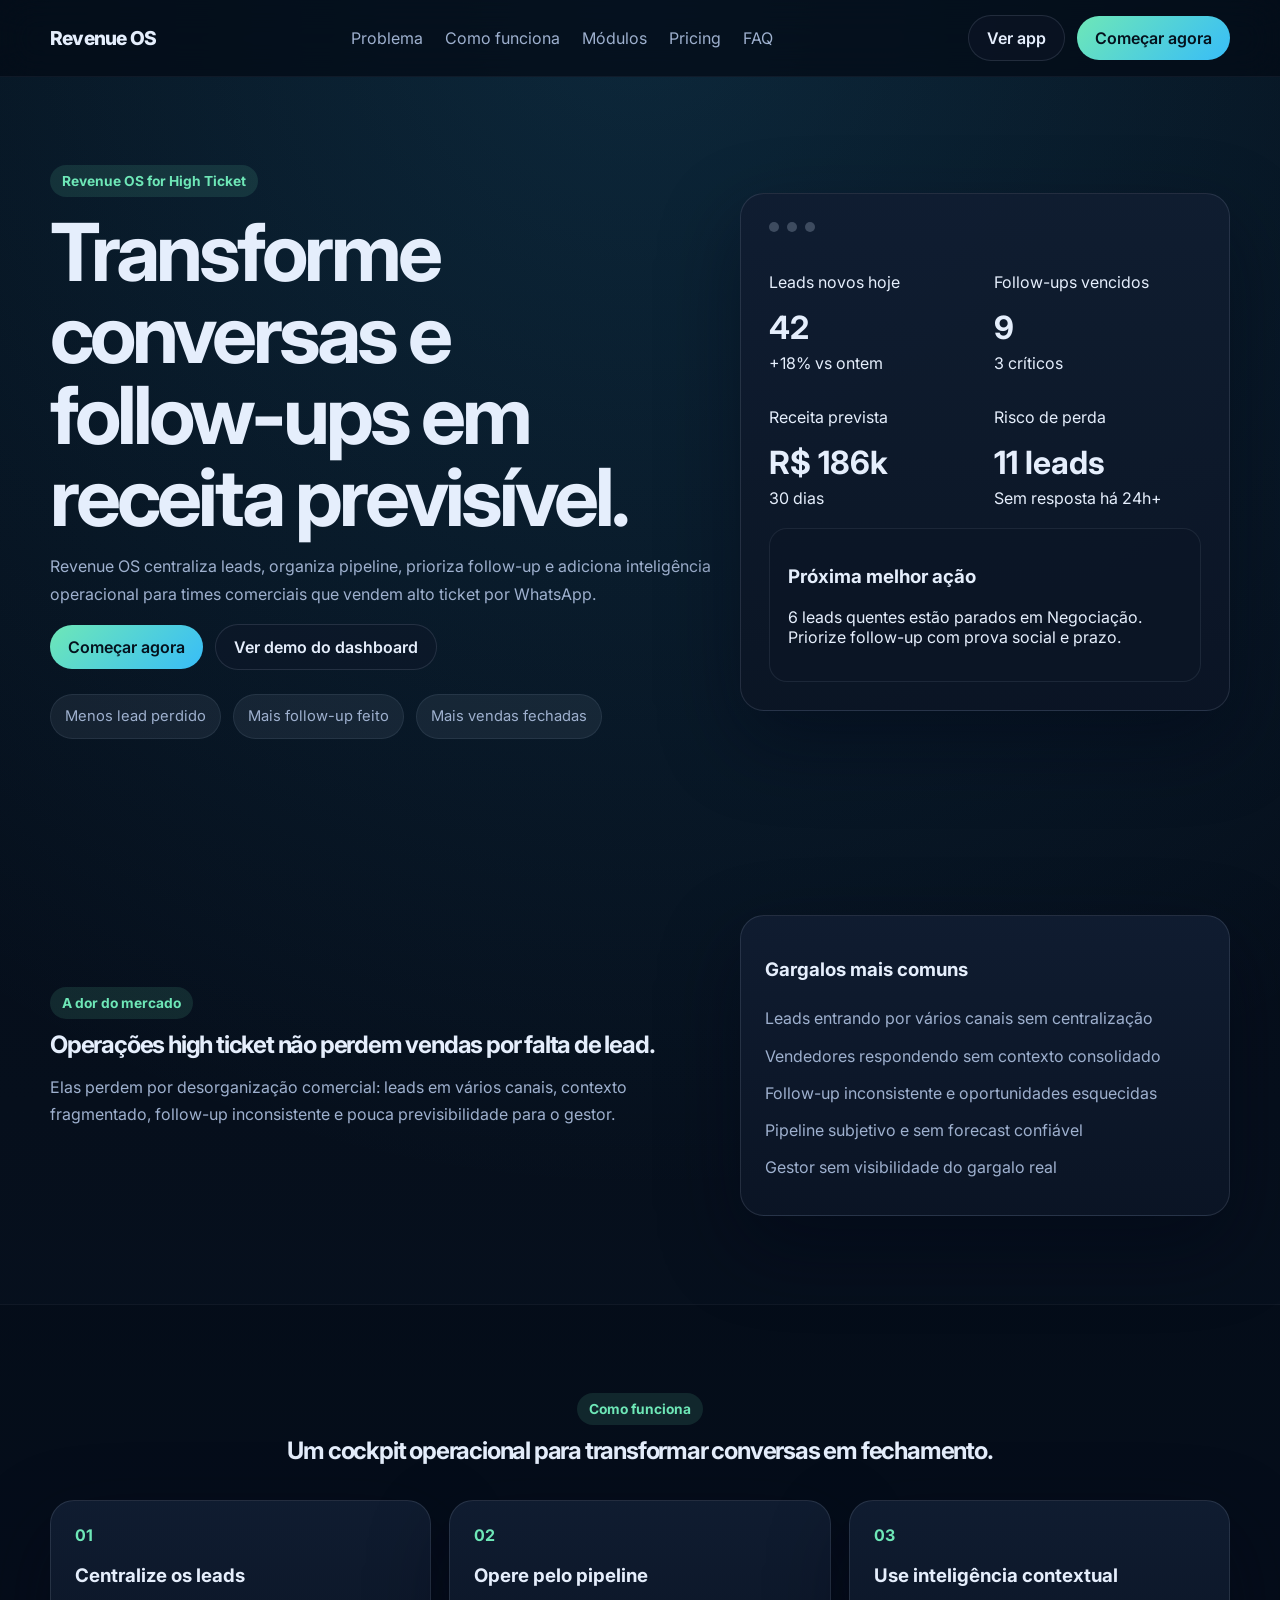
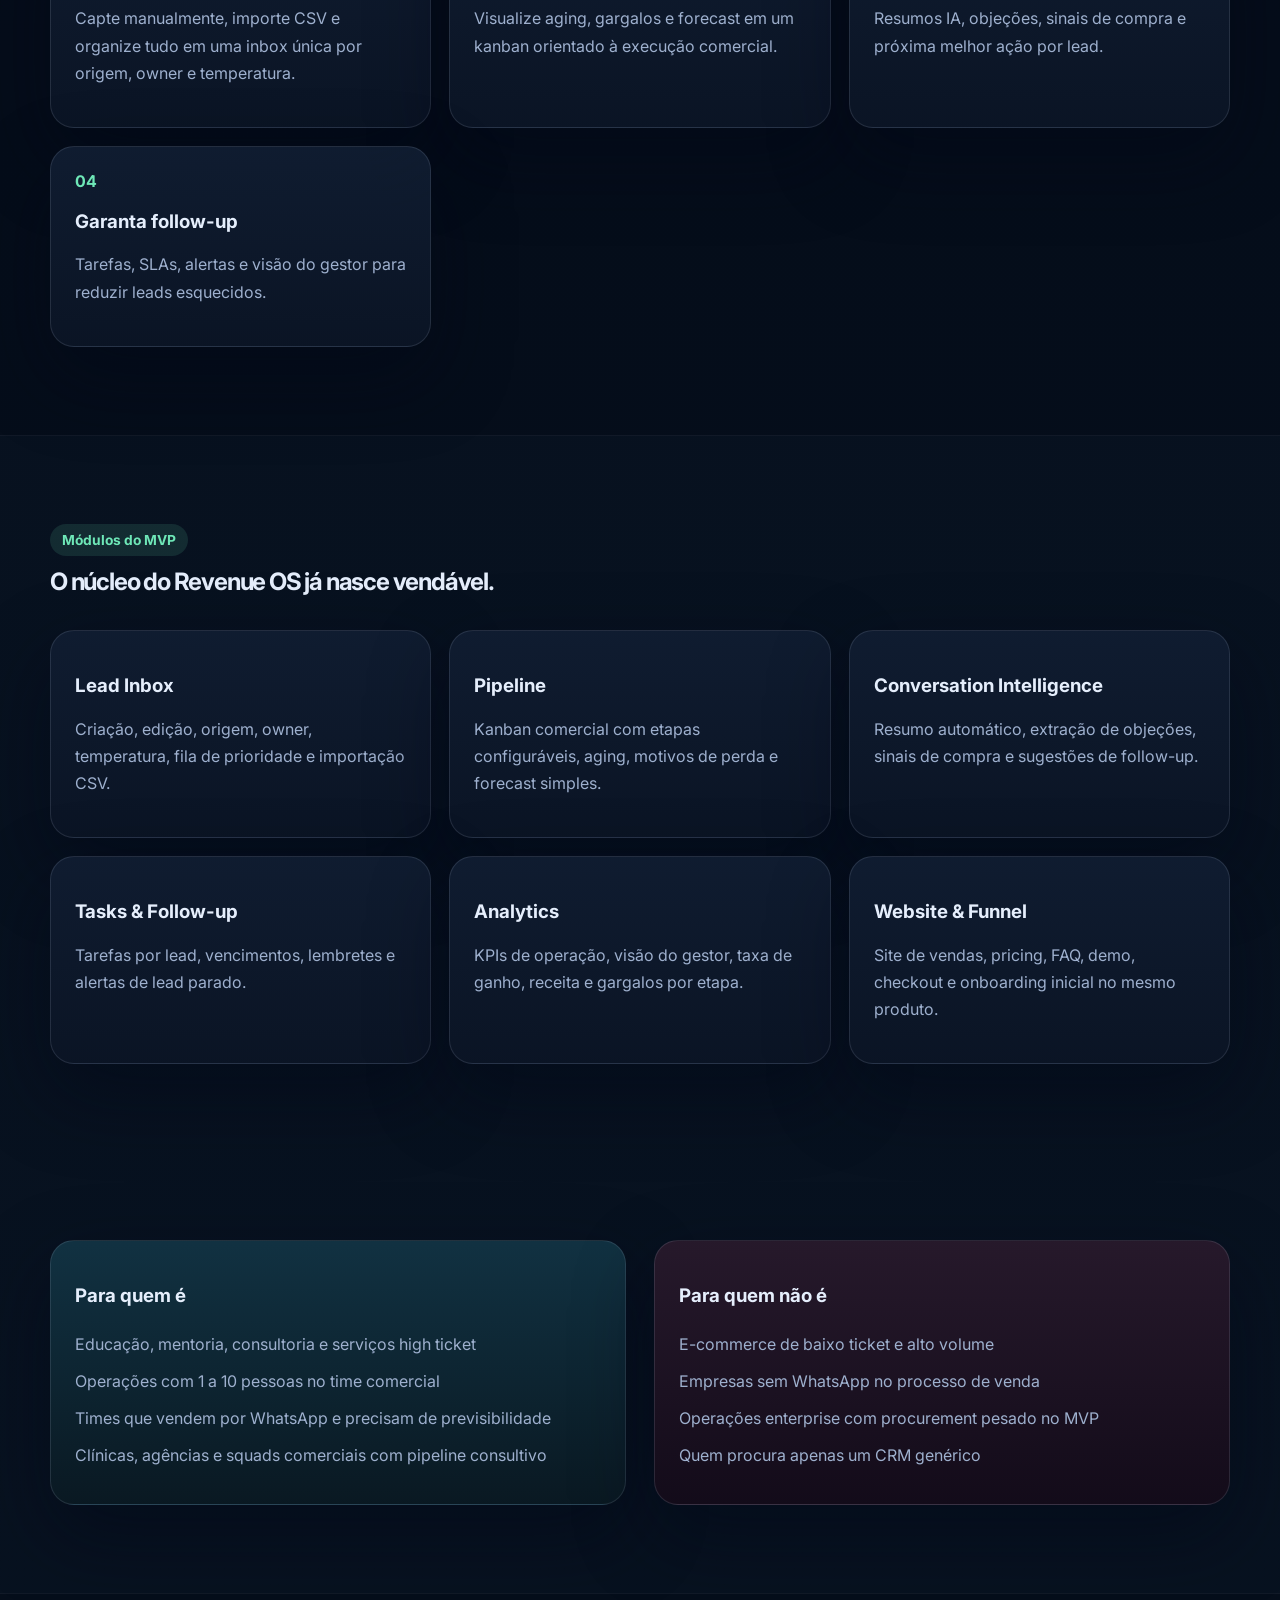
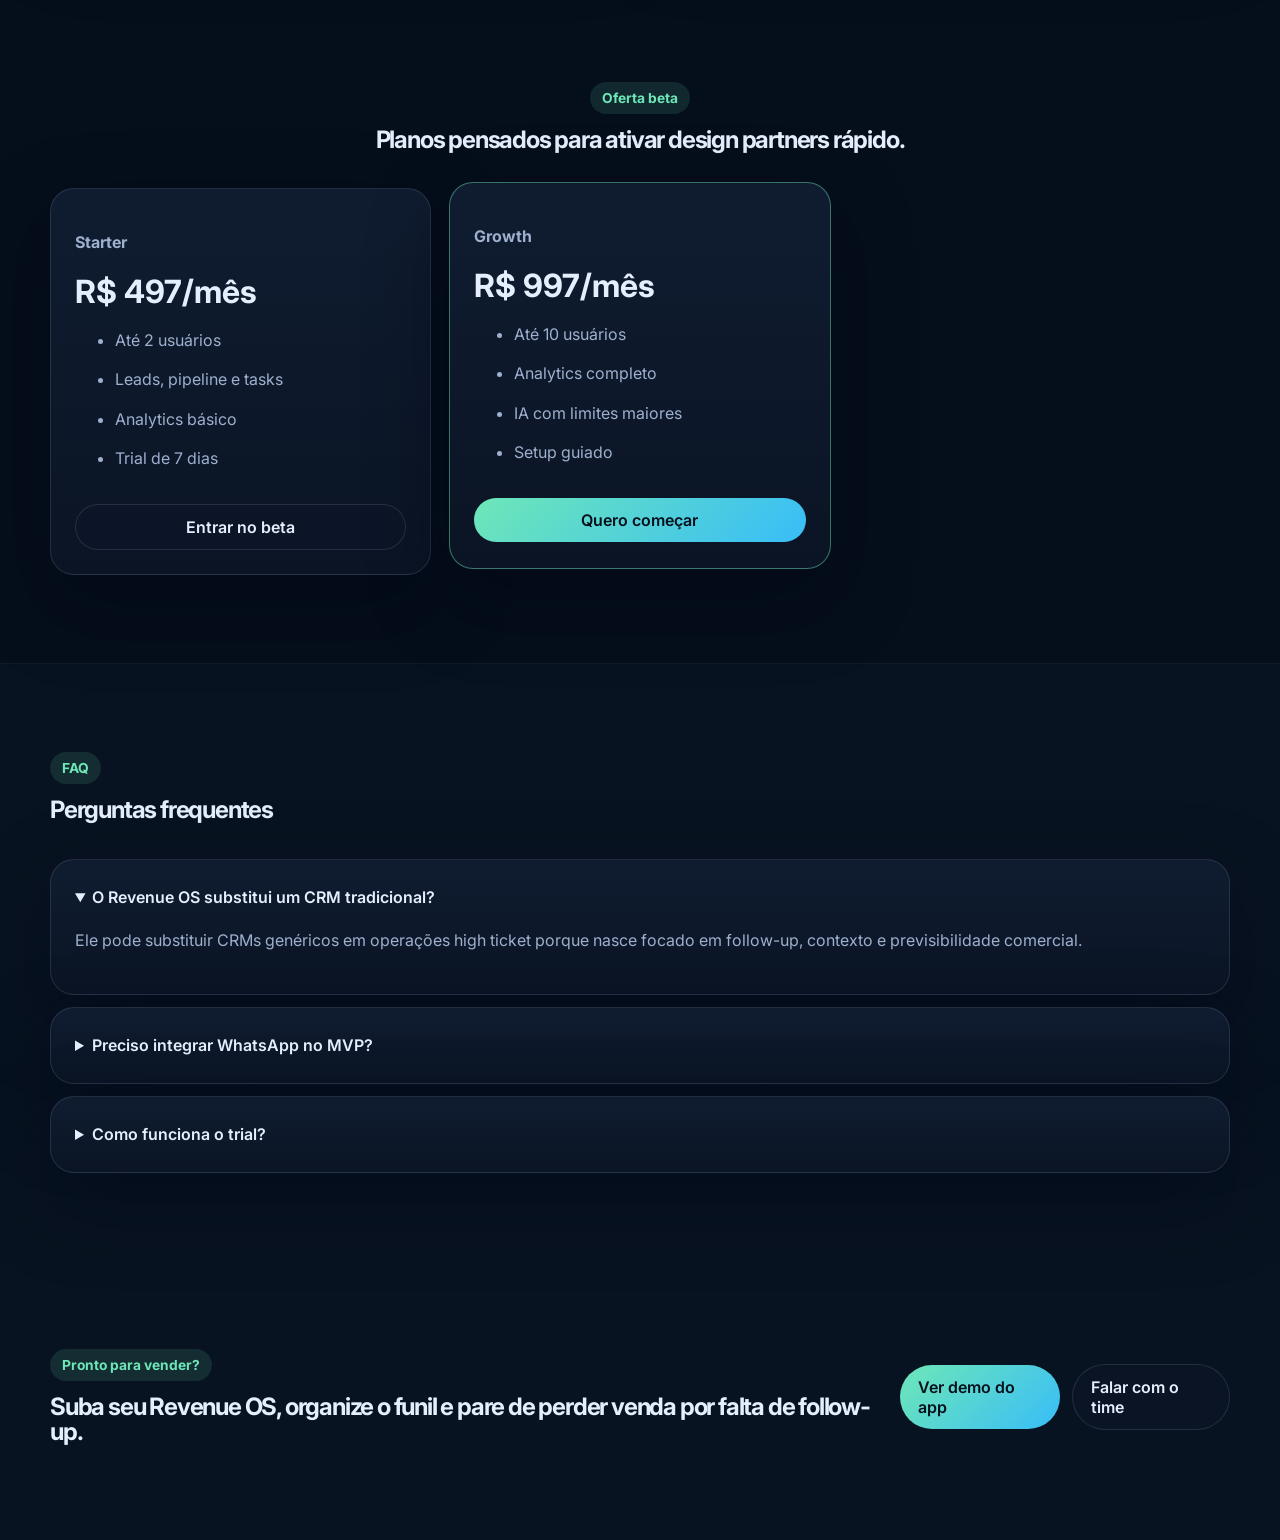
==== index.html @ a8add28b "feat: add revenue os landing page and app shell" ====
<!DOCTYPE html>
<html lang="pt-BR">
  <head>
    <meta charset="UTF-8" />
    <meta name="viewport" content="width=device-width, initial-scale=1.0" />
    <title>Revenue OS | Transforme conversas em receita previsível</title>
    <meta
      name="description"
      content="Revenue OS organiza pipeline, follow-up e contexto comercial para operações high ticket que vendem por WhatsApp."
    />
    <link rel="preconnect" href="https://fonts.googleapis.com" />
    <link rel="preconnect" href="https://fonts.gstatic.com" crossorigin />
    <link
      href="https://fonts.googleapis.com/css2?family=Inter:wght@400;500;600;700;800&display=swap"
      rel="stylesheet"
    />
    <link rel="stylesheet" href="styles.css" />
  </head>
  <body>
    <header class="topbar">
      <div class="container nav-shell">
        <a class="brand" href="#home">Revenue OS</a>
        <nav class="nav-links">
          <a href="#problema">Problema</a>
          <a href="#como-funciona">Como funciona</a>
          <a href="#modulos">Módulos</a>
          <a href="#pricing">Pricing</a>
          <a href="#faq">FAQ</a>
        </nav>
        <div class="nav-actions">
          <a class="link-button" href="app.html">Ver app</a>
          <a class="primary-button" href="#cta-final">Começar agora</a>
        </div>
      </div>
    </header>

    <main id="home">
      <section class="hero-section">
        <div class="container hero-grid">
          <div>
            <span class="eyebrow">Revenue OS for High Ticket</span>
            <h1>Transforme conversas e follow-ups em receita previsível.</h1>
            <p class="hero-copy">
              Revenue OS centraliza leads, organiza pipeline, prioriza follow-up e adiciona inteligência operacional para times comerciais que vendem alto ticket por WhatsApp.
            </p>
            <div class="hero-actions">
              <a class="primary-button" href="#pricing">Começar agora</a>
              <a class="secondary-button" href="app.html">Ver demo do dashboard</a>
            </div>
            <ul class="hero-badges">
              <li>Menos lead perdido</li>
              <li>Mais follow-up feito</li>
              <li>Mais vendas fechadas</li>
            </ul>
          </div>
          <div class="panel preview-card">
            <div class="preview-header">
              <span class="dot"></span>
              <span class="dot"></span>
              <span class="dot"></span>
            </div>
            <div class="metric-grid">
              <article>
                <p>Leads novos hoje</p>
                <strong>42</strong>
                <span>+18% vs ontem</span>
              </article>
              <article>
                <p>Follow-ups vencidos</p>
                <strong>9</strong>
                <span>3 críticos</span>
              </article>
              <article>
                <p>Receita prevista</p>
                <strong>R$ 186k</strong>
                <span>30 dias</span>
              </article>
              <article>
                <p>Risco de perda</p>
                <strong>11 leads</strong>
                <span>Sem resposta há 24h+</span>
              </article>
            </div>
            <div class="timeline-card">
              <h3>Próxima melhor ação</h3>
              <p>
                6 leads quentes estão parados em Negociação. Priorize follow-up com prova social e prazo.
              </p>
            </div>
          </div>
        </div>
      </section>

      <section class="section" id="problema">
        <div class="container two-column">
          <div>
            <span class="section-tag">A dor do mercado</span>
            <h2>Operações high ticket não perdem vendas por falta de lead.</h2>
            <p>
              Elas perdem por desorganização comercial: leads em vários canais, contexto fragmentado, follow-up inconsistente e pouca previsibilidade para o gestor.
            </p>
          </div>
          <div class="panel list-panel">
            <h3>Gargalos mais comuns</h3>
            <ul>
              <li>Leads entrando por vários canais sem centralização</li>
              <li>Vendedores respondendo sem contexto consolidado</li>
              <li>Follow-up inconsistente e oportunidades esquecidas</li>
              <li>Pipeline subjetivo e sem forecast confiável</li>
              <li>Gestor sem visibilidade do gargalo real</li>
            </ul>
          </div>
        </div>
      </section>

      <section class="section dark-section" id="como-funciona">
        <div class="container">
          <div class="section-heading">
            <span class="section-tag">Como funciona</span>
            <h2>Um cockpit operacional para transformar conversas em fechamento.</h2>
          </div>
          <div class="steps-grid">
            <article class="panel step-card">
              <span>01</span>
              <h3>Centralize os leads</h3>
              <p>Capte manualmente, importe CSV e organize tudo em uma inbox única por origem, owner e temperatura.</p>
            </article>
            <article class="panel step-card">
              <span>02</span>
              <h3>Opere pelo pipeline</h3>
              <p>Visualize aging, gargalos e forecast em um kanban orientado à execução comercial.</p>
            </article>
            <article class="panel step-card">
              <span>03</span>
              <h3>Use inteligência contextual</h3>
              <p>Resumos IA, objeções, sinais de compra e próxima melhor ação por lead.</p>
            </article>
            <article class="panel step-card">
              <span>04</span>
              <h3>Garanta follow-up</h3>
              <p>Tarefas, SLAs, alertas e visão do gestor para reduzir leads esquecidos.</p>
            </article>
          </div>
        </div>
      </section>

      <section class="section" id="modulos">
        <div class="container">
          <div class="section-heading left">
            <span class="section-tag">Módulos do MVP</span>
            <h2>O núcleo do Revenue OS já nasce vendável.</h2>
          </div>
          <div class="feature-grid">
            <article class="panel feature-card">
              <h3>Lead Inbox</h3>
              <p>Criação, edição, origem, owner, temperatura, fila de prioridade e importação CSV.</p>
            </article>
            <article class="panel feature-card">
              <h3>Pipeline</h3>
              <p>Kanban comercial com etapas configuráveis, aging, motivos de perda e forecast simples.</p>
            </article>
            <article class="panel feature-card">
              <h3>Conversation Intelligence</h3>
              <p>Resumo automático, extração de objeções, sinais de compra e sugestões de follow-up.</p>
            </article>
            <article class="panel feature-card">
              <h3>Tasks & Follow-up</h3>
              <p>Tarefas por lead, vencimentos, lembretes e alertas de lead parado.</p>
            </article>
            <article class="panel feature-card">
              <h3>Analytics</h3>
              <p>KPIs de operação, visão do gestor, taxa de ganho, receita e gargalos por etapa.</p>
            </article>
            <article class="panel feature-card">
              <h3>Website & Funnel</h3>
              <p>Site de vendas, pricing, FAQ, demo, checkout e onboarding inicial no mesmo produto.</p>
            </article>
          </div>
        </div>
      </section>

      <section class="section" id="personas">
        <div class="container split-panels">
          <article class="panel list-panel accent">
            <h3>Para quem é</h3>
            <ul>
              <li>Educação, mentoria, consultoria e serviços high ticket</li>
              <li>Operações com 1 a 10 pessoas no time comercial</li>
              <li>Times que vendem por WhatsApp e precisam de previsibilidade</li>
              <li>Clínicas, agências e squads comerciais com pipeline consultivo</li>
            </ul>
          </article>
          <article class="panel list-panel muted">
            <h3>Para quem não é</h3>
            <ul>
              <li>E-commerce de baixo ticket e alto volume</li>
              <li>Empresas sem WhatsApp no processo de venda</li>
              <li>Operações enterprise com procurement pesado no MVP</li>
              <li>Quem procura apenas um CRM genérico</li>
            </ul>
          </article>
        </div>
      </section>

      <section class="section dark-section" id="pricing">
        <div class="container">
          <div class="section-heading">
            <span class="section-tag">Oferta beta</span>
            <h2>Planos pensados para ativar design partners rápido.</h2>
          </div>
          <div class="pricing-grid">
            <article class="panel price-card">
              <p class="plan-name">Starter</p>
              <h3>R$ 497<span>/mês</span></h3>
              <ul>
                <li>Até 2 usuários</li>
                <li>Leads, pipeline e tasks</li>
                <li>Analytics básico</li>
                <li>Trial de 7 dias</li>
              </ul>
              <a class="secondary-button block" href="#cta-final">Entrar no beta</a>
            </article>
            <article class="panel price-card featured">
              <p class="plan-name">Growth</p>
              <h3>R$ 997<span>/mês</span></h3>
              <ul>
                <li>Até 10 usuários</li>
                <li>Analytics completo</li>
                <li>IA com limites maiores</li>
                <li>Setup guiado</li>
              </ul>
              <a class="primary-button block" href="#cta-final">Quero começar</a>
            </article>
          </div>
        </div>
      </section>

      <section class="section" id="faq">
        <div class="container">
          <div class="section-heading left">
            <span class="section-tag">FAQ</span>
            <h2>Perguntas frequentes</h2>
          </div>
          <div class="faq-list">
            <details class="panel faq-item" open>
              <summary>O Revenue OS substitui um CRM tradicional?</summary>
              <p>Ele pode substituir CRMs genéricos em operações high ticket porque nasce focado em follow-up, contexto e previsibilidade comercial.</p>
            </details>
            <details class="panel faq-item">
              <summary>Preciso integrar WhatsApp no MVP?</summary>
              <p>Não. O MVP já funciona com inputs manuais e importados. Integração nativa pode entrar como evolução futura.</p>
            </details>
            <details class="panel faq-item">
              <summary>Como funciona o trial?</summary>
              <p>Trial padrão de 7 dias com onboarding guiado, ativação de workspace e configuração inicial do pipeline.</p>
            </details>
          </div>
        </div>
      </section>

      <section class="section cta-strip" id="cta-final">
        <div class="container cta-shell">
          <div>
            <span class="section-tag">Pronto para vender?</span>
            <h2>Suba seu Revenue OS, organize o funil e pare de perder venda por falta de follow-up.</h2>
          </div>
          <div class="cta-actions">
            <a class="primary-button" href="app.html">Ver demo do app</a>
            <a class="secondary-button" href="mailto:founders@revenueos.app">Falar com o time</a>
          </div>
        </div>
      </section>
    </main>
  </body>
</html>
---- styles.css ----
:root {
  --bg: #07111f;
  --surface: #101d31;
  --surface-2: #16253d;
  --border: rgba(148, 163, 184, 0.18);
  --text: #e5eefc;
  --muted: #9eb0ce;
  --primary: #6ee7b7;
  --primary-dark: #38bdf8;
  --danger: #fb7185;
  --success: #34d399;
  --warning: #fbbf24;
  --shadow: 0 30px 80px rgba(2, 6, 23, 0.45);
}

* {
  box-sizing: border-box;
}

html {
  scroll-behavior: smooth;
}

body {
  margin: 0;
  font-family: 'Inter', sans-serif;
  background:
    radial-gradient(circle at top, rgba(56, 189, 248, 0.16), transparent 25%),
    linear-gradient(180deg, #040b16, #07111f 35%, #081321);
  color: var(--text);
}

a {
  color: inherit;
  text-decoration: none;
}

.container {
  width: min(1180px, calc(100% - 40px));
  margin: 0 auto;
}

.topbar {
  position: sticky;
  top: 0;
  z-index: 20;
  backdrop-filter: blur(18px);
  background: rgba(4, 11, 22, 0.72);
  border-bottom: 1px solid rgba(148, 163, 184, 0.08);
}

.nav-shell,
.nav-actions,
.nav-links,
.hero-actions,
.cta-actions,
.section-row,
.topbar-actions {
  display: flex;
  align-items: center;
}

.nav-shell {
  justify-content: space-between;
  min-height: 76px;
  gap: 24px;
}

.brand {
  font-weight: 800;
  letter-spacing: -0.04em;
  font-size: 1.2rem;
}

.nav-links {
  gap: 22px;
  color: var(--muted);
}

.nav-actions,
.hero-actions,
.cta-actions,
.topbar-actions {
  gap: 12px;
}

.link-button,
.primary-button,
.secondary-button {
  border-radius: 999px;
  padding: 12px 18px;
  font-weight: 600;
  transition: transform 0.2s ease, opacity 0.2s ease, background 0.2s ease;
  display: inline-flex;
  align-items: center;
  justify-content: center;
}

.primary-button {
  background: linear-gradient(135deg, var(--primary), var(--primary-dark));
  color: #04111d;
}

.secondary-button,
.link-button {
  border: 1px solid rgba(148, 163, 184, 0.18);
  background: rgba(15, 23, 42, 0.48);
}

.primary-button:hover,
.secondary-button:hover,
.link-button:hover {
  transform: translateY(-1px);
}

.hero-section,
.section {
  padding: 88px 0;
}

.hero-grid,
.two-column,
.split-panels,
.content-grid {
  display: grid;
  gap: 28px;
}

.hero-grid,
.two-column {
  grid-template-columns: 1.15fr 0.85fr;
  align-items: center;
}

.hero-section h1,
.section h2,
.app-topbar h1 {
  letter-spacing: -0.05em;
  line-height: 1.02;
  margin: 0;
}

.hero-section h1 {
  font-size: clamp(2.8rem, 7vw, 5rem);
  max-width: 12ch;
}

.hero-copy,
.section p,
li,
summary,
blockquote {
  color: var(--muted);
  line-height: 1.7;
}

.eyebrow,
.section-tag {
  display: inline-flex;
  margin-bottom: 14px;
  border-radius: 999px;
  padding: 8px 12px;
  background: rgba(110, 231, 183, 0.12);
  color: var(--primary);
  font-size: 0.86rem;
  font-weight: 700;
}

.hero-badges,
.list-panel ul,
.task-list,
.insight-list,
.summary-card ul {
  list-style: none;
  padding: 0;
  margin: 24px 0 0;
}

.hero-badges {
  display: flex;
  flex-wrap: wrap;
  gap: 12px;
}

.hero-badges li,
.pill,
.temp {
  border-radius: 999px;
  padding: 9px 14px;
  background: rgba(148, 163, 184, 0.1);
  border: 1px solid rgba(148, 163, 184, 0.12);
  font-size: 0.92rem;
}

.panel {
  background: linear-gradient(180deg, rgba(16, 29, 49, 0.96), rgba(11, 21, 37, 0.96));
  border: 1px solid var(--border);
  border-radius: 24px;
  padding: 24px;
  box-shadow: var(--shadow);
}

.preview-card {
  padding: 28px;
}

.preview-header {
  display: flex;
  gap: 8px;
  margin-bottom: 24px;
}

.dot {
  width: 10px;
  height: 10px;
  border-radius: 50%;
  background: rgba(148, 163, 184, 0.35);
}

.metric-grid,
.feature-grid,
.steps-grid,
.kpi-grid,
.pricing-grid {
  display: grid;
  gap: 18px;
}

.metric-grid,
.kpi-grid {
  grid-template-columns: repeat(2, minmax(0, 1fr));
}

.feature-grid,
.steps-grid,
.pricing-grid {
  grid-template-columns: repeat(3, minmax(0, 1fr));
}

.metric-grid article strong,
.kpi-grid strong,
.price-card h3 {
  display: block;
  font-size: 2rem;
  margin: 10px 0 6px;
}

.timeline-card,
.summary-card,
.workspace-card {
  margin-top: 20px;
  padding: 18px;
  border-radius: 18px;
  background: rgba(12, 22, 38, 0.88);
  border: 1px solid rgba(148, 163, 184, 0.12);
}

.dark-section {
  background: rgba(4, 11, 22, 0.45);
  border-top: 1px solid rgba(148, 163, 184, 0.08);
  border-bottom: 1px solid rgba(148, 163, 184, 0.08);
}

.section-heading {
  text-align: center;
  max-width: 760px;
  margin: 0 auto 36px;
}

.section-heading.left {
  margin-left: 0;
  text-align: left;
}

.step-card span,
.plan-name {
  color: var(--primary);
  font-weight: 700;
}

.split-panels,
.content-grid {
  grid-template-columns: repeat(2, minmax(0, 1fr));
}

.accent {
  background: linear-gradient(180deg, rgba(18, 52, 68, 0.95), rgba(10, 26, 35, 0.95));
}

.muted {
  background: linear-gradient(180deg, rgba(40, 26, 44, 0.95), rgba(20, 12, 26, 0.95));
}

.price-card.featured {
  border-color: rgba(110, 231, 183, 0.45);
  transform: translateY(-6px);
}

.price-card ul,
.faq-list,
.sidebar-nav {
  display: grid;
  gap: 12px;
}

.block {
  width: 100%;
  margin-top: 16px;
}

.faq-item summary {
  cursor: pointer;
  font-weight: 600;
  color: var(--text);
}

.cta-strip {
  padding-bottom: 96px;
}

.cta-shell {
  display: flex;
  justify-content: space-between;
  align-items: center;
  gap: 24px;
}

.app-body {
  background: #060d18;
}

.app-layout {
  display: grid;
  grid-template-columns: 280px 1fr;
  min-height: 100vh;
}

.app-sidebar {
  position: sticky;
  top: 0;
  height: 100vh;
  padding: 28px;
  border-right: 1px solid rgba(148, 163, 184, 0.1);
  background: rgba(4, 11, 22, 0.9);
}

.sidebar-nav {
  margin-top: 32px;
}

.sidebar-nav a {
  padding: 12px 14px;
  border-radius: 14px;
  color: var(--muted);
}

.sidebar-nav a.active,
.sidebar-nav a:hover {
  background: rgba(110, 231, 183, 0.12);
  color: var(--text);
}

.app-main {
  padding: 36px;
}

.app-topbar {
  display: flex;
  justify-content: space-between;
  gap: 24px;
  align-items: center;
  margin-bottom: 28px;
}

.kpi-grid {
  margin-bottom: 28px;
}

.danger-panel {
  border-color: rgba(251, 113, 133, 0.35);
}

.success-panel {
  border-color: rgba(52, 211, 153, 0.35);
}

.wide-panel {
  grid-column: span 1;
}

.stack-panel {
  display: flex;
  flex-direction: column;
}

.table-shell {
  overflow-x: auto;
}

.table-shell table {
  width: 100%;
  border-collapse: collapse;
  margin-top: 12px;
}

.table-shell th,
.table-shell td {
  text-align: left;
  padding: 14px 10px;
  border-bottom: 1px solid rgba(148, 163, 184, 0.1);
}

.temp.hot {
  background: rgba(251, 113, 133, 0.16);
}

.temp.warm {
  background: rgba(251, 191, 36, 0.16);
}

.kanban-grid {
  display: grid;
  grid-template-columns: repeat(4, minmax(0, 1fr));
  gap: 16px;
  margin-top: 18px;
}

.kanban-column {
  border-radius: 18px;
  padding: 18px;
  background: rgba(12, 22, 38, 0.88);
  border: 1px solid rgba(148, 163, 184, 0.12);
}

.kanban-column h3 {
  margin-top: 0;
}

.kanban-card {
  margin-top: 12px;
  padding: 14px;
  border-radius: 14px;
  background: rgba(148, 163, 184, 0.08);
}

.kanban-card.critical {
  border: 1px solid rgba(251, 113, 133, 0.3);
}

.kanban-card.success {
  border: 1px solid rgba(52, 211, 153, 0.3);
}

.summary-title {
  font-weight: 700;
  color: var(--text);
}

blockquote {
  margin: 18px 0 0;
  padding-left: 16px;
  border-left: 3px solid rgba(110, 231, 183, 0.5);
}

.task-list li,
.insight-list li,
.summary-card li,
.list-panel li {
  margin-bottom: 10px;
}

@media (max-width: 1024px) {
  .hero-grid,
  .two-column,
  .feature-grid,
  .steps-grid,
  .split-panels,
  .content-grid,
  .pricing-grid,
  .app-layout,
  .kanban-grid,
  .metric-grid,
  .kpi-grid {
    grid-template-columns: 1fr;
  }

  .nav-links,
  .nav-actions .link-button {
    display: none;
  }

  .app-sidebar {
    position: static;
    height: auto;
  }

  .cta-shell,
  .app-topbar,
  .nav-shell {
    flex-direction: column;
    align-items: flex-start;
  }
}

@media (max-width: 640px) {
  .hero-section,
  .section,
  .app-main {
    padding: 24px 0;
  }

  .container {
    width: min(100% - 24px, 1180px);
  }

  .panel,
  .preview-card,
  .app-sidebar {
    padding: 18px;
  }
}
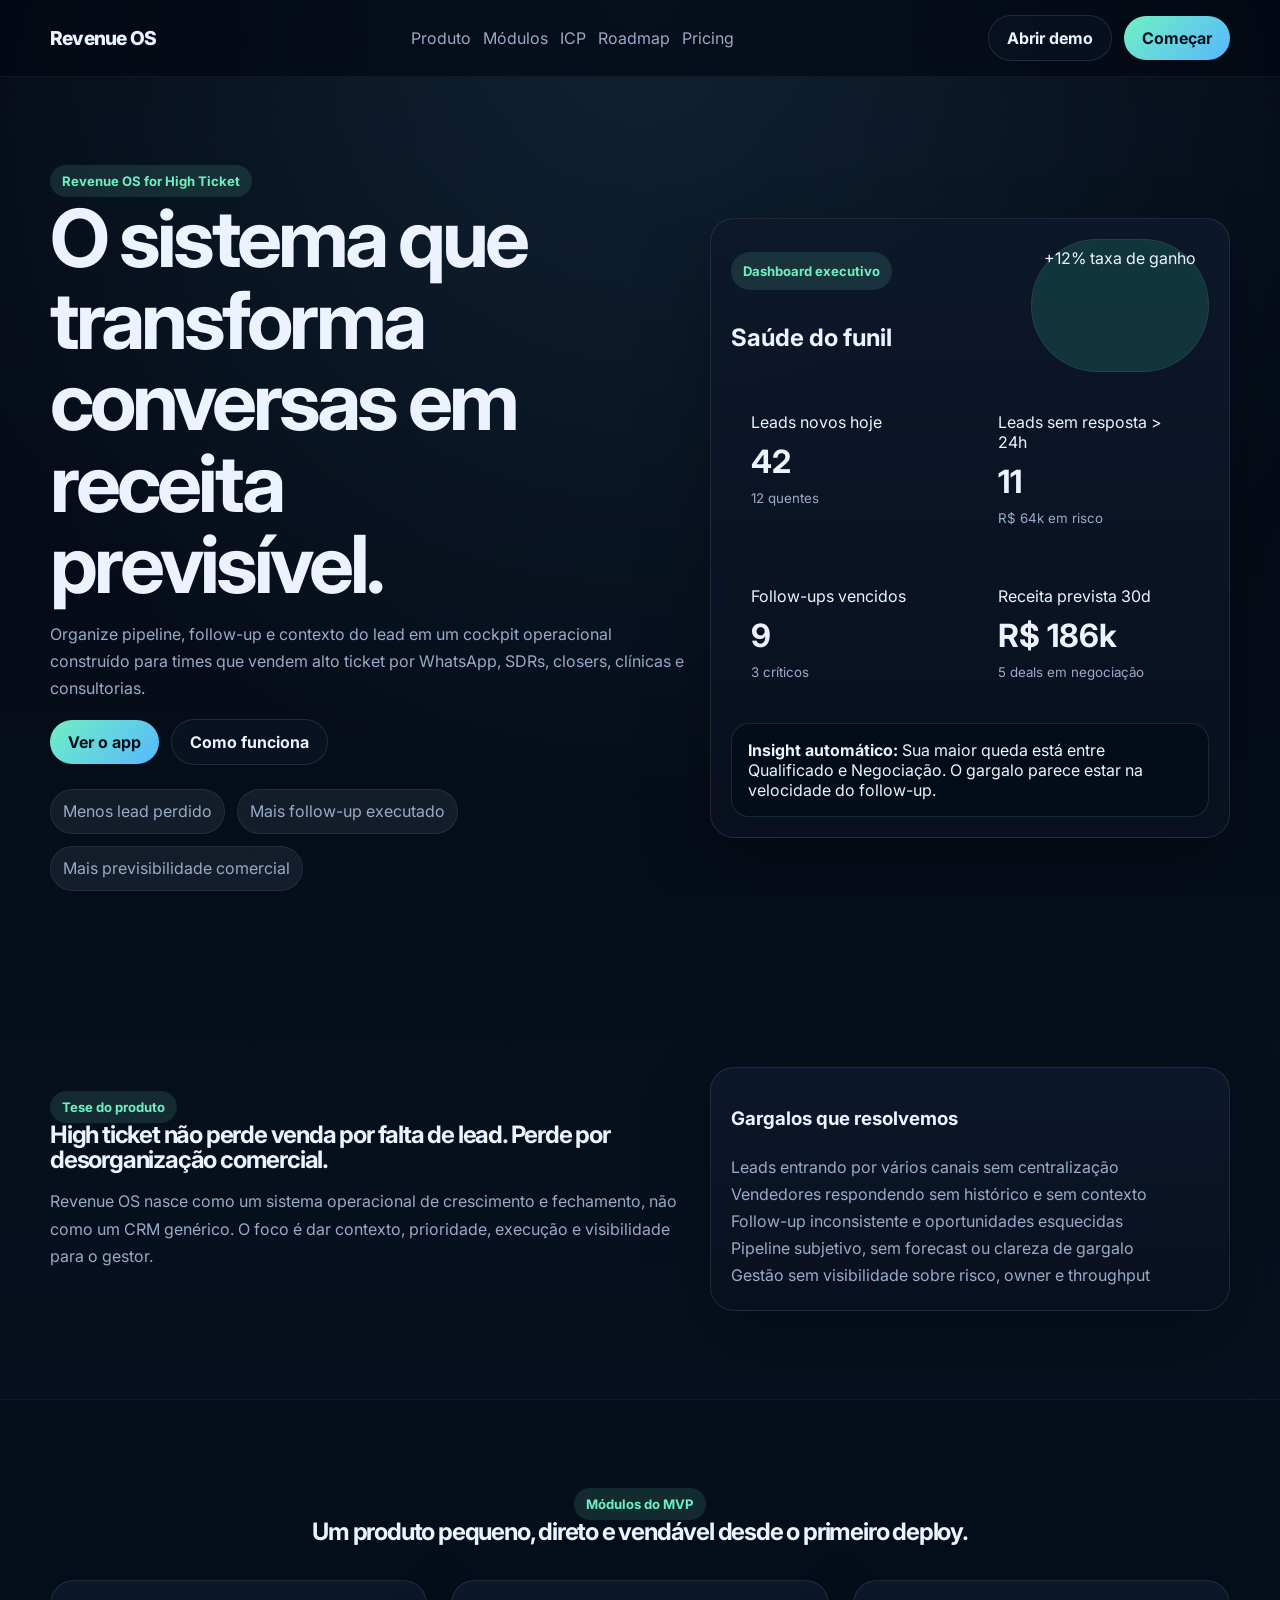
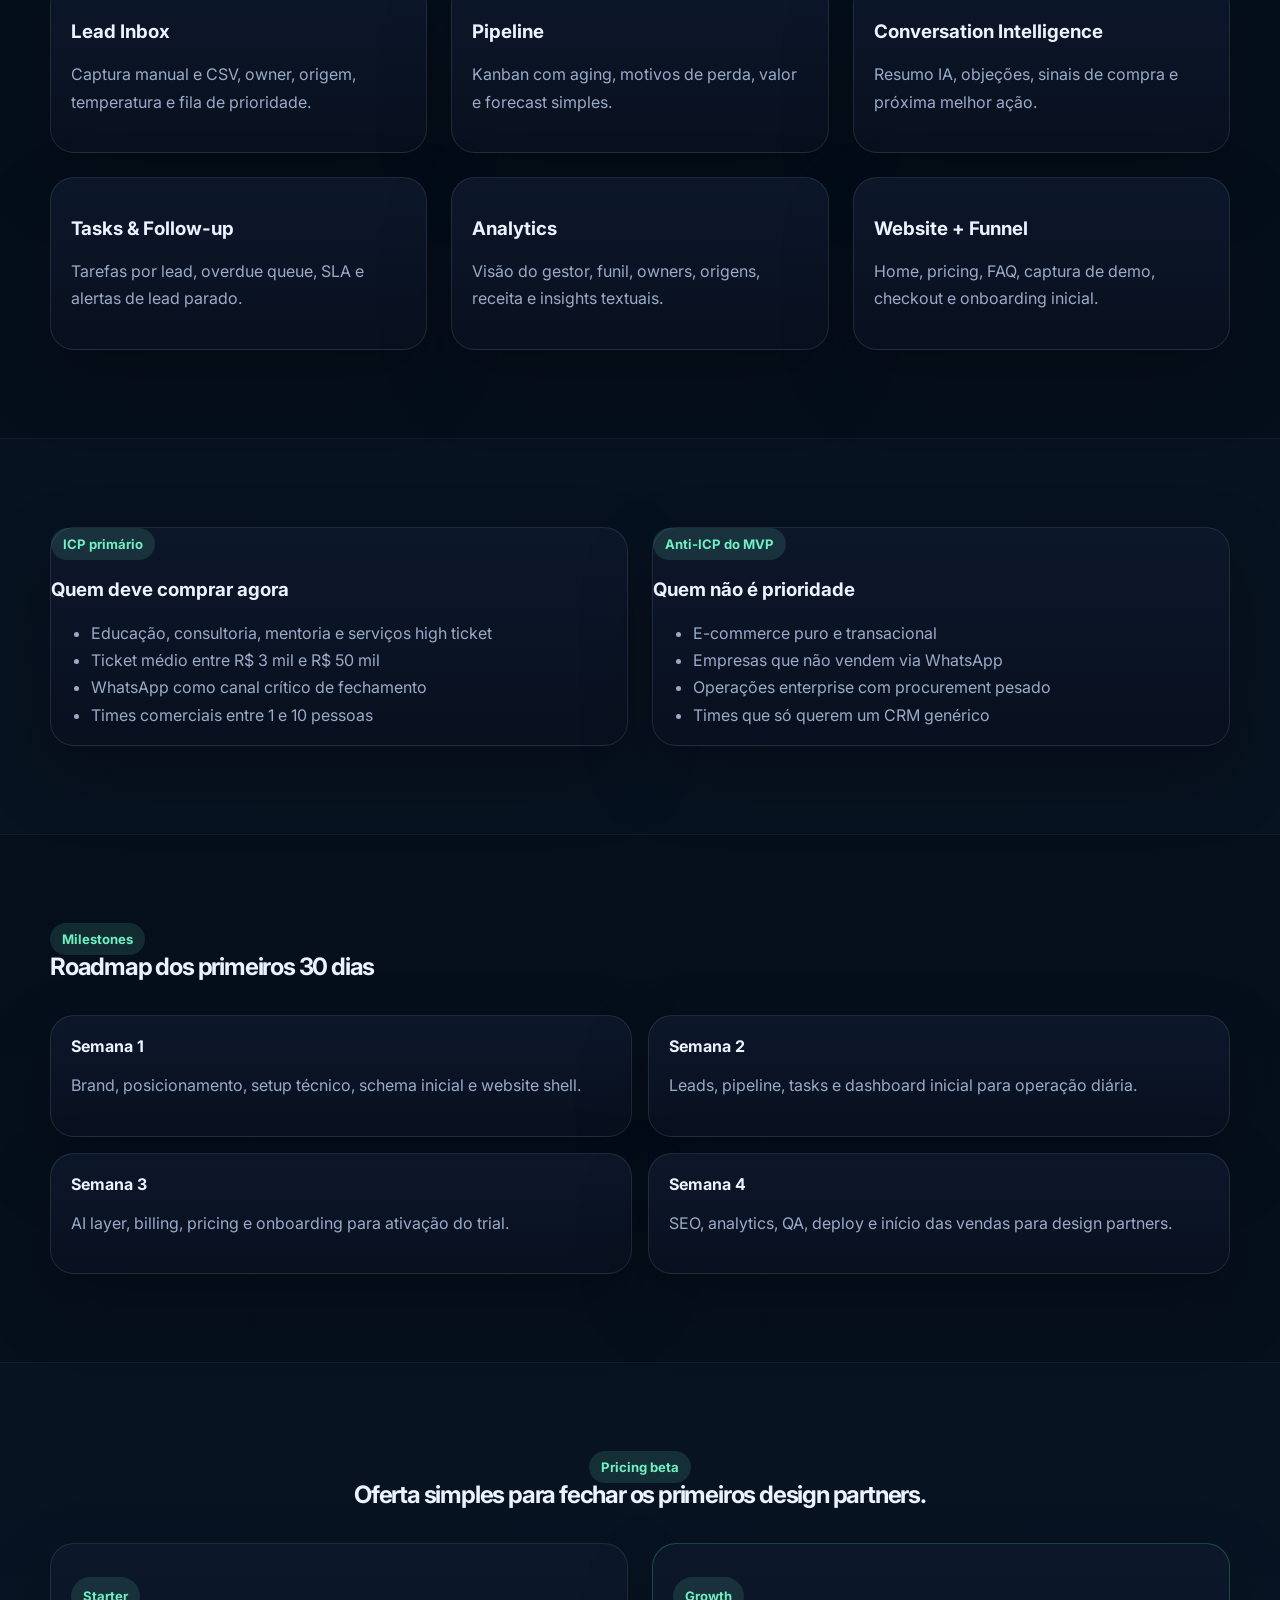
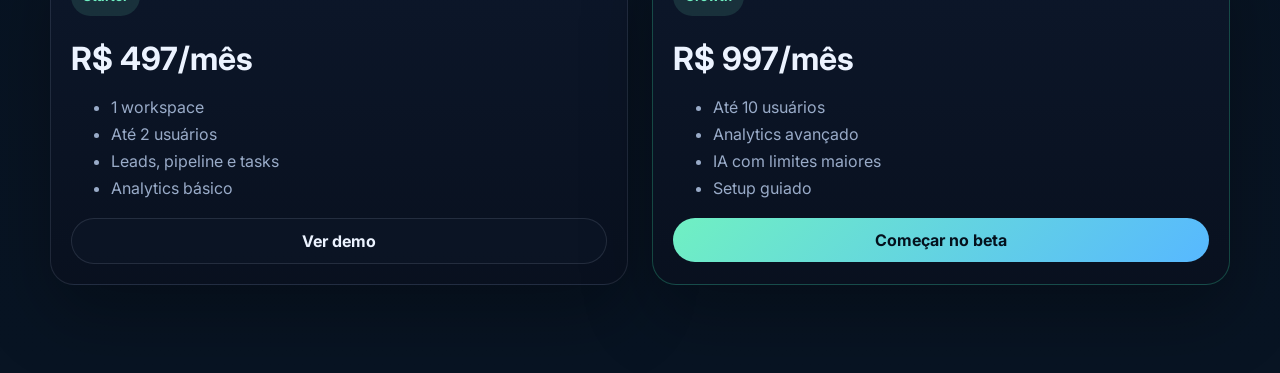
==== commit 1cb9cca7: "feat: upgrade revenue os prototype into interactive demo" ====
--- a/index.html
+++ b/index.html
@@ -3,10 +3,10 @@
   <head>
     <meta charset="UTF-8" />
     <meta name="viewport" content="width=device-width, initial-scale=1.0" />
-    <title>Revenue OS | Transforme conversas em receita previsível</title>
+    <title>Revenue OS | Revenue OS for High Ticket</title>
     <meta
       name="description"
-      content="Revenue OS organiza pipeline, follow-up e contexto comercial para operações high ticket que vendem por WhatsApp."
+      content="Revenue OS é o sistema operacional comercial para operações high ticket: leads, pipeline, follow-up, analytics e IA em um só lugar."
     />
     <link rel="preconnect" href="https://fonts.googleapis.com" />
     <link rel="preconnect" href="https://fonts.gstatic.com" crossorigin />
@@ -17,256 +17,219 @@
     <link rel="stylesheet" href="styles.css" />
   </head>
   <body>
-    <header class="topbar">
-      <div class="container nav-shell">
-        <a class="brand" href="#home">Revenue OS</a>
-        <nav class="nav-links">
-          <a href="#problema">Problema</a>
-          <a href="#como-funciona">Como funciona</a>
+    <header class="site-header">
+      <div class="container nav-row">
+        <a class="brand" href="#top">Revenue OS</a>
+        <nav class="site-nav">
+          <a href="#produto">Produto</a>
           <a href="#modulos">Módulos</a>
+          <a href="#icp">ICP</a>
+          <a href="#roadmap">Roadmap</a>
           <a href="#pricing">Pricing</a>
-          <a href="#faq">FAQ</a>
         </nav>
-        <div class="nav-actions">
-          <a class="link-button" href="app.html">Ver app</a>
-          <a class="primary-button" href="#cta-final">Começar agora</a>
+        <div class="nav-cta">
+          <a class="button button-ghost" href="app.html">Abrir demo</a>
+          <a class="button button-primary" href="#pricing">Começar</a>
         </div>
       </div>
     </header>
 
-    <main id="home">
-      <section class="hero-section">
-        <div class="container hero-grid">
-          <div>
+    <main id="top">
+      <section class="hero-block">
+        <div class="container hero-layout">
+          <div class="hero-copy">
             <span class="eyebrow">Revenue OS for High Ticket</span>
-            <h1>Transforme conversas e follow-ups em receita previsível.</h1>
-            <p class="hero-copy">
-              Revenue OS centraliza leads, organiza pipeline, prioriza follow-up e adiciona inteligência operacional para times comerciais que vendem alto ticket por WhatsApp.
+            <h1>O sistema que transforma conversas em receita previsível.</h1>
+            <p class="lead">
+              Organize pipeline, follow-up e contexto do lead em um cockpit operacional construído para times que vendem alto ticket por WhatsApp, SDRs, closers, clínicas e consultorias.
             </p>
             <div class="hero-actions">
-              <a class="primary-button" href="#pricing">Começar agora</a>
-              <a class="secondary-button" href="app.html">Ver demo do dashboard</a>
-            </div>
-            <ul class="hero-badges">
+              <a class="button button-primary" href="app.html">Ver o app</a>
+              <a class="button button-ghost" href="#produto">Como funciona</a>
+            </div>
+            <ul class="badge-list">
               <li>Menos lead perdido</li>
-              <li>Mais follow-up feito</li>
-              <li>Mais vendas fechadas</li>
-            </ul>
-          </div>
-          <div class="panel preview-card">
-            <div class="preview-header">
-              <span class="dot"></span>
-              <span class="dot"></span>
-              <span class="dot"></span>
-            </div>
-            <div class="metric-grid">
-              <article>
-                <p>Leads novos hoje</p>
+              <li>Mais follow-up executado</li>
+              <li>Mais previsibilidade comercial</li>
+            </ul>
+          </div>
+
+          <div class="glass-card hero-scorecard">
+            <div class="scorecard-head">
+              <div>
+                <p class="label">Dashboard executivo</p>
+                <h2>Saúde do funil</h2>
+              </div>
+              <span class="pill pill-success">+12% taxa de ganho</span>
+            </div>
+            <div class="stat-grid two-up">
+              <article class="metric-card">
+                <span>Leads novos hoje</span>
                 <strong>42</strong>
-                <span>+18% vs ontem</span>
-              </article>
-              <article>
-                <p>Follow-ups vencidos</p>
+                <small>12 quentes</small>
+              </article>
+              <article class="metric-card danger">
+                <span>Leads sem resposta &gt; 24h</span>
+                <strong>11</strong>
+                <small>R$ 64k em risco</small>
+              </article>
+              <article class="metric-card">
+                <span>Follow-ups vencidos</span>
                 <strong>9</strong>
-                <span>3 críticos</span>
-              </article>
-              <article>
-                <p>Receita prevista</p>
+                <small>3 críticos</small>
+              </article>
+              <article class="metric-card success">
+                <span>Receita prevista 30d</span>
                 <strong>R$ 186k</strong>
-                <span>30 dias</span>
-              </article>
-              <article>
-                <p>Risco de perda</p>
-                <strong>11 leads</strong>
-                <span>Sem resposta há 24h+</span>
-              </article>
-            </div>
-            <div class="timeline-card">
-              <h3>Próxima melhor ação</h3>
-              <p>
-                6 leads quentes estão parados em Negociação. Priorize follow-up com prova social e prazo.
-              </p>
-            </div>
-          </div>
-        </div>
-      </section>
-
-      <section class="section" id="problema">
-        <div class="container two-column">
+                <small>5 deals em negociação</small>
+              </article>
+            </div>
+            <div class="insight-banner">
+              <strong>Insight automático:</strong>
+              Sua maior queda está entre Qualificado e Negociação. O gargalo parece estar na velocidade do follow-up.
+            </div>
+          </div>
+        </div>
+      </section>
+
+      <section class="section" id="produto">
+        <div class="container split-layout">
           <div>
-            <span class="section-tag">A dor do mercado</span>
-            <h2>Operações high ticket não perdem vendas por falta de lead.</h2>
+            <span class="eyebrow">Tese do produto</span>
+            <h2>High ticket não perde venda por falta de lead. Perde por desorganização comercial.</h2>
             <p>
-              Elas perdem por desorganização comercial: leads em vários canais, contexto fragmentado, follow-up inconsistente e pouca previsibilidade para o gestor.
+              Revenue OS nasce como um sistema operacional de crescimento e fechamento, não como um CRM genérico. O foco é dar contexto, prioridade, execução e visibilidade para o gestor.
             </p>
           </div>
-          <div class="panel list-panel">
-            <h3>Gargalos mais comuns</h3>
+          <div class="glass-card list-card">
+            <h3>Gargalos que resolvemos</h3>
             <ul>
               <li>Leads entrando por vários canais sem centralização</li>
-              <li>Vendedores respondendo sem contexto consolidado</li>
+              <li>Vendedores respondendo sem histórico e sem contexto</li>
               <li>Follow-up inconsistente e oportunidades esquecidas</li>
-              <li>Pipeline subjetivo e sem forecast confiável</li>
-              <li>Gestor sem visibilidade do gargalo real</li>
-            </ul>
-          </div>
-        </div>
-      </section>
-
-      <section class="section dark-section" id="como-funciona">
+              <li>Pipeline subjetivo, sem forecast ou clareza de gargalo</li>
+              <li>Gestão sem visibilidade sobre risco, owner e throughput</li>
+            </ul>
+          </div>
+        </div>
+      </section>
+
+      <section class="section section-muted" id="modulos">
         <div class="container">
           <div class="section-heading">
-            <span class="section-tag">Como funciona</span>
-            <h2>Um cockpit operacional para transformar conversas em fechamento.</h2>
-          </div>
-          <div class="steps-grid">
-            <article class="panel step-card">
-              <span>01</span>
-              <h3>Centralize os leads</h3>
-              <p>Capte manualmente, importe CSV e organize tudo em uma inbox única por origem, owner e temperatura.</p>
-            </article>
-            <article class="panel step-card">
-              <span>02</span>
-              <h3>Opere pelo pipeline</h3>
-              <p>Visualize aging, gargalos e forecast em um kanban orientado à execução comercial.</p>
-            </article>
-            <article class="panel step-card">
-              <span>03</span>
-              <h3>Use inteligência contextual</h3>
-              <p>Resumos IA, objeções, sinais de compra e próxima melhor ação por lead.</p>
-            </article>
-            <article class="panel step-card">
-              <span>04</span>
-              <h3>Garanta follow-up</h3>
-              <p>Tarefas, SLAs, alertas e visão do gestor para reduzir leads esquecidos.</p>
-            </article>
-          </div>
-        </div>
-      </section>
-
-      <section class="section" id="modulos">
+            <span class="eyebrow">Módulos do MVP</span>
+            <h2>Um produto pequeno, direto e vendável desde o primeiro deploy.</h2>
+          </div>
+          <div class="card-grid three-up">
+            <article class="glass-card feature-card">
+              <h3>Lead Inbox</h3>
+              <p>Captura manual e CSV, owner, origem, temperatura e fila de prioridade.</p>
+            </article>
+            <article class="glass-card feature-card">
+              <h3>Pipeline</h3>
+              <p>Kanban com aging, motivos de perda, valor e forecast simples.</p>
+            </article>
+            <article class="glass-card feature-card">
+              <h3>Conversation Intelligence</h3>
+              <p>Resumo IA, objeções, sinais de compra e próxima melhor ação.</p>
+            </article>
+            <article class="glass-card feature-card">
+              <h3>Tasks & Follow-up</h3>
+              <p>Tarefas por lead, overdue queue, SLA e alertas de lead parado.</p>
+            </article>
+            <article class="glass-card feature-card">
+              <h3>Analytics</h3>
+              <p>Visão do gestor, funil, owners, origens, receita e insights textuais.</p>
+            </article>
+            <article class="glass-card feature-card">
+              <h3>Website + Funnel</h3>
+              <p>Home, pricing, FAQ, captura de demo, checkout e onboarding inicial.</p>
+            </article>
+          </div>
+        </div>
+      </section>
+
+      <section class="section" id="icp">
+        <div class="container card-grid two-up">
+          <article class="glass-card">
+            <span class="eyebrow">ICP primário</span>
+            <h3>Quem deve comprar agora</h3>
+            <ul>
+              <li>Educação, consultoria, mentoria e serviços high ticket</li>
+              <li>Ticket médio entre R$ 3 mil e R$ 50 mil</li>
+              <li>WhatsApp como canal crítico de fechamento</li>
+              <li>Times comerciais entre 1 e 10 pessoas</li>
+            </ul>
+          </article>
+          <article class="glass-card">
+            <span class="eyebrow">Anti-ICP do MVP</span>
+            <h3>Quem não é prioridade</h3>
+            <ul>
+              <li>E-commerce puro e transacional</li>
+              <li>Empresas que não vendem via WhatsApp</li>
+              <li>Operações enterprise com procurement pesado</li>
+              <li>Times que só querem um CRM genérico</li>
+            </ul>
+          </article>
+        </div>
+      </section>
+
+      <section class="section section-muted" id="roadmap">
         <div class="container">
           <div class="section-heading left">
-            <span class="section-tag">Módulos do MVP</span>
-            <h2>O núcleo do Revenue OS já nasce vendável.</h2>
-          </div>
-          <div class="feature-grid">
-            <article class="panel feature-card">
-              <h3>Lead Inbox</h3>
-              <p>Criação, edição, origem, owner, temperatura, fila de prioridade e importação CSV.</p>
-            </article>
-            <article class="panel feature-card">
-              <h3>Pipeline</h3>
-              <p>Kanban comercial com etapas configuráveis, aging, motivos de perda e forecast simples.</p>
-            </article>
-            <article class="panel feature-card">
-              <h3>Conversation Intelligence</h3>
-              <p>Resumo automático, extração de objeções, sinais de compra e sugestões de follow-up.</p>
-            </article>
-            <article class="panel feature-card">
-              <h3>Tasks & Follow-up</h3>
-              <p>Tarefas por lead, vencimentos, lembretes e alertas de lead parado.</p>
-            </article>
-            <article class="panel feature-card">
-              <h3>Analytics</h3>
-              <p>KPIs de operação, visão do gestor, taxa de ganho, receita e gargalos por etapa.</p>
-            </article>
-            <article class="panel feature-card">
-              <h3>Website & Funnel</h3>
-              <p>Site de vendas, pricing, FAQ, demo, checkout e onboarding inicial no mesmo produto.</p>
-            </article>
-          </div>
-        </div>
-      </section>
-
-      <section class="section" id="personas">
-        <div class="container split-panels">
-          <article class="panel list-panel accent">
-            <h3>Para quem é</h3>
-            <ul>
-              <li>Educação, mentoria, consultoria e serviços high ticket</li>
-              <li>Operações com 1 a 10 pessoas no time comercial</li>
-              <li>Times que vendem por WhatsApp e precisam de previsibilidade</li>
-              <li>Clínicas, agências e squads comerciais com pipeline consultivo</li>
-            </ul>
-          </article>
-          <article class="panel list-panel muted">
-            <h3>Para quem não é</h3>
-            <ul>
-              <li>E-commerce de baixo ticket e alto volume</li>
-              <li>Empresas sem WhatsApp no processo de venda</li>
-              <li>Operações enterprise com procurement pesado no MVP</li>
-              <li>Quem procura apenas um CRM genérico</li>
-            </ul>
-          </article>
-        </div>
-      </section>
-
-      <section class="section dark-section" id="pricing">
+            <span class="eyebrow">Milestones</span>
+            <h2>Roadmap dos primeiros 30 dias</h2>
+          </div>
+          <div class="timeline-grid">
+            <article class="glass-card timeline-item">
+              <strong>Semana 1</strong>
+              <p>Brand, posicionamento, setup técnico, schema inicial e website shell.</p>
+            </article>
+            <article class="glass-card timeline-item">
+              <strong>Semana 2</strong>
+              <p>Leads, pipeline, tasks e dashboard inicial para operação diária.</p>
+            </article>
+            <article class="glass-card timeline-item">
+              <strong>Semana 3</strong>
+              <p>AI layer, billing, pricing e onboarding para ativação do trial.</p>
+            </article>
+            <article class="glass-card timeline-item">
+              <strong>Semana 4</strong>
+              <p>SEO, analytics, QA, deploy e início das vendas para design partners.</p>
+            </article>
+          </div>
+        </div>
+      </section>
+
+      <section class="section" id="pricing">
         <div class="container">
           <div class="section-heading">
-            <span class="section-tag">Oferta beta</span>
-            <h2>Planos pensados para ativar design partners rápido.</h2>
-          </div>
-          <div class="pricing-grid">
-            <article class="panel price-card">
-              <p class="plan-name">Starter</p>
+            <span class="eyebrow">Pricing beta</span>
+            <h2>Oferta simples para fechar os primeiros design partners.</h2>
+          </div>
+          <div class="card-grid two-up pricing-grid">
+            <article class="glass-card pricing-card">
+              <p class="label">Starter</p>
               <h3>R$ 497<span>/mês</span></h3>
               <ul>
+                <li>1 workspace</li>
                 <li>Até 2 usuários</li>
                 <li>Leads, pipeline e tasks</li>
                 <li>Analytics básico</li>
-                <li>Trial de 7 dias</li>
               </ul>
-              <a class="secondary-button block" href="#cta-final">Entrar no beta</a>
-            </article>
-            <article class="panel price-card featured">
-              <p class="plan-name">Growth</p>
+              <a class="button button-ghost button-block" href="app.html">Ver demo</a>
+            </article>
+            <article class="glass-card pricing-card featured-card">
+              <p class="label">Growth</p>
               <h3>R$ 997<span>/mês</span></h3>
               <ul>
                 <li>Até 10 usuários</li>
-                <li>Analytics completo</li>
+                <li>Analytics avançado</li>
                 <li>IA com limites maiores</li>
                 <li>Setup guiado</li>
               </ul>
-              <a class="primary-button block" href="#cta-final">Quero começar</a>
-            </article>
-          </div>
-        </div>
-      </section>
-
-      <section class="section" id="faq">
-        <div class="container">
-          <div class="section-heading left">
-            <span class="section-tag">FAQ</span>
-            <h2>Perguntas frequentes</h2>
-          </div>
-          <div class="faq-list">
-            <details class="panel faq-item" open>
-              <summary>O Revenue OS substitui um CRM tradicional?</summary>
-              <p>Ele pode substituir CRMs genéricos em operações high ticket porque nasce focado em follow-up, contexto e previsibilidade comercial.</p>
-            </details>
-            <details class="panel faq-item">
-              <summary>Preciso integrar WhatsApp no MVP?</summary>
-              <p>Não. O MVP já funciona com inputs manuais e importados. Integração nativa pode entrar como evolução futura.</p>
-            </details>
-            <details class="panel faq-item">
-              <summary>Como funciona o trial?</summary>
-              <p>Trial padrão de 7 dias com onboarding guiado, ativação de workspace e configuração inicial do pipeline.</p>
-            </details>
-          </div>
-        </div>
-      </section>
-
-      <section class="section cta-strip" id="cta-final">
-        <div class="container cta-shell">
-          <div>
-            <span class="section-tag">Pronto para vender?</span>
-            <h2>Suba seu Revenue OS, organize o funil e pare de perder venda por falta de follow-up.</h2>
-          </div>
-          <div class="cta-actions">
-            <a class="primary-button" href="app.html">Ver demo do app</a>
-            <a class="secondary-button" href="mailto:founders@revenueos.app">Falar com o time</a>
+              <a class="button button-primary button-block" href="app.html">Começar no beta</a>
+            </article>
           </div>
         </div>
       </section>
--- a/styles.css
+++ b/styles.css
@@ -1,16 +1,15 @@
 :root {
   --bg: #07111f;
-  --surface: #101d31;
-  --surface-2: #16253d;
-  --border: rgba(148, 163, 184, 0.18);
-  --text: #e5eefc;
-  --muted: #9eb0ce;
-  --primary: #6ee7b7;
-  --primary-dark: #38bdf8;
+  --bg-elevated: #0d182b;
+  --bg-panel: rgba(12, 22, 38, 0.82);
+  --border: rgba(148, 163, 184, 0.16);
+  --text: #ecf3ff;
+  --muted: #99abc8;
+  --primary: #70f0c2;
+  --primary-2: #57b8ff;
   --danger: #fb7185;
   --success: #34d399;
-  --warning: #fbbf24;
-  --shadow: 0 30px 80px rgba(2, 6, 23, 0.45);
+  --shadow: 0 30px 70px rgba(0, 0, 0, 0.28);
 }
 
 * {
@@ -23,11 +22,18 @@
 
 body {
   margin: 0;
+  color: var(--text);
   font-family: 'Inter', sans-serif;
   background:
-    radial-gradient(circle at top, rgba(56, 189, 248, 0.16), transparent 25%),
-    linear-gradient(180deg, #040b16, #07111f 35%, #081321);
-  color: var(--text);
+    radial-gradient(circle at top, rgba(87, 184, 255, 0.14), transparent 22%),
+    linear-gradient(180deg, #040913 0%, #07111f 42%, #081423 100%);
+}
+
+a,
+button,
+input,
+select {
+  font: inherit;
 }
 
 a {
@@ -35,235 +41,256 @@
   text-decoration: none;
 }
 
+button {
+  background: none;
+  border: none;
+  color: inherit;
+  cursor: pointer;
+}
+
 .container {
-  width: min(1180px, calc(100% - 40px));
+  width: min(1180px, calc(100% - 32px));
   margin: 0 auto;
 }
 
-.topbar {
+.brand {
+  font-size: 1.2rem;
+  font-weight: 800;
+  letter-spacing: -0.04em;
+}
+
+.site-header {
   position: sticky;
   top: 0;
-  z-index: 20;
+  z-index: 10;
   backdrop-filter: blur(18px);
-  background: rgba(4, 11, 22, 0.72);
+  background: rgba(4, 9, 19, 0.72);
   border-bottom: 1px solid rgba(148, 163, 184, 0.08);
 }
 
-.nav-shell,
-.nav-actions,
-.nav-links,
+.nav-row,
+.site-nav,
+.nav-cta,
 .hero-actions,
-.cta-actions,
-.section-row,
-.topbar-actions {
+.section-header,
+.toolbar-actions,
+.filter-row {
   display: flex;
   align-items: center;
 }
 
-.nav-shell {
+.nav-row {
+  min-height: 76px;
   justify-content: space-between;
-  min-height: 76px;
   gap: 24px;
 }
 
-.brand {
-  font-weight: 800;
-  letter-spacing: -0.04em;
-  font-size: 1.2rem;
-}
-
-.nav-links {
-  gap: 22px;
+.site-nav,
+.nav-cta,
+.hero-actions,
+.toolbar-actions,
+.filter-row {
+  gap: 12px;
+}
+
+.site-nav a {
   color: var(--muted);
 }
 
-.nav-actions,
-.hero-actions,
-.cta-actions,
-.topbar-actions {
-  gap: 12px;
-}
-
-.link-button,
-.primary-button,
-.secondary-button {
-  border-radius: 999px;
-  padding: 12px 18px;
-  font-weight: 600;
-  transition: transform 0.2s ease, opacity 0.2s ease, background 0.2s ease;
+.button {
   display: inline-flex;
   align-items: center;
   justify-content: center;
-}
-
-.primary-button {
-  background: linear-gradient(135deg, var(--primary), var(--primary-dark));
+  border-radius: 999px;
+  padding: 12px 18px;
+  font-weight: 700;
+  transition: transform 0.2s ease, opacity 0.2s ease;
+}
+
+.button:hover {
+  transform: translateY(-1px);
+}
+
+.button-primary {
   color: #04111d;
-}
-
-.secondary-button,
-.link-button {
+  background: linear-gradient(135deg, var(--primary), var(--primary-2));
+}
+
+.button-ghost {
+  background: rgba(15, 23, 42, 0.52);
   border: 1px solid rgba(148, 163, 184, 0.18);
-  background: rgba(15, 23, 42, 0.48);
-}
-
-.primary-button:hover,
-.secondary-button:hover,
-.link-button:hover {
-  transform: translateY(-1px);
-}
-
-.hero-section,
+}
+
+.button-block {
+  width: 100%;
+}
+
+.hero-block,
 .section {
   padding: 88px 0;
 }
 
-.hero-grid,
-.two-column,
-.split-panels,
-.content-grid {
-  display: grid;
-  gap: 28px;
-}
-
-.hero-grid,
-.two-column {
-  grid-template-columns: 1.15fr 0.85fr;
+.hero-layout,
+.split-layout,
+.dashboard-grid,
+.card-grid {
+  display: grid;
+  gap: 24px;
+}
+
+.hero-layout,
+.split-layout {
+  grid-template-columns: 1.1fr 0.9fr;
   align-items: center;
 }
 
-.hero-section h1,
+.hero-copy h1,
 .section h2,
-.app-topbar h1 {
+.toolbar h1 {
+  margin: 0;
   letter-spacing: -0.05em;
   line-height: 1.02;
-  margin: 0;
-}
-
-.hero-section h1 {
+}
+
+.hero-copy h1 {
   font-size: clamp(2.8rem, 7vw, 5rem);
-  max-width: 12ch;
-}
-
-.hero-copy,
-.section p,
+  max-width: 10ch;
+}
+
+.lead,
+p,
 li,
-summary,
-blockquote {
+small {
   color: var(--muted);
   line-height: 1.7;
 }
 
 .eyebrow,
-.section-tag {
+.label {
   display: inline-flex;
-  margin-bottom: 14px;
   border-radius: 999px;
   padding: 8px 12px;
-  background: rgba(110, 231, 183, 0.12);
+  background: rgba(112, 240, 194, 0.12);
   color: var(--primary);
-  font-size: 0.86rem;
+  font-size: 0.82rem;
   font-weight: 700;
 }
 
-.hero-badges,
-.list-panel ul,
-.task-list,
-.insight-list,
-.summary-card ul {
+.badge-list,
+.list-card ul,
+.feature-card ul {
   list-style: none;
   padding: 0;
   margin: 24px 0 0;
 }
 
-.hero-badges {
+.badge-list {
   display: flex;
   flex-wrap: wrap;
   gap: 12px;
 }
 
-.hero-badges li,
+.badge-list li,
 .pill,
 .temp {
   border-radius: 999px;
-  padding: 9px 14px;
+  padding: 8px 12px;
   background: rgba(148, 163, 184, 0.1);
   border: 1px solid rgba(148, 163, 184, 0.12);
-  font-size: 0.92rem;
-}
-
-.panel {
-  background: linear-gradient(180deg, rgba(16, 29, 49, 0.96), rgba(11, 21, 37, 0.96));
+}
+
+.pill-success {
+  background: rgba(52, 211, 153, 0.16);
+}
+
+.pill-danger {
+  background: rgba(251, 113, 133, 0.16);
+}
+
+.pill-neutral {
+  background: rgba(87, 184, 255, 0.14);
+}
+
+.glass-card {
+  background: linear-gradient(180deg, rgba(13, 24, 43, 0.96), rgba(9, 17, 31, 0.96));
   border: 1px solid var(--border);
   border-radius: 24px;
-  padding: 24px;
   box-shadow: var(--shadow);
 }
 
-.preview-card {
-  padding: 28px;
-}
-
-.preview-header {
-  display: flex;
-  gap: 8px;
-  margin-bottom: 24px;
-}
-
-.dot {
-  width: 10px;
-  height: 10px;
-  border-radius: 50%;
-  background: rgba(148, 163, 184, 0.35);
-}
-
-.metric-grid,
-.feature-grid,
-.steps-grid,
-.kpi-grid,
-.pricing-grid {
-  display: grid;
-  gap: 18px;
-}
-
-.metric-grid,
-.kpi-grid {
+.hero-scorecard,
+.list-card,
+.feature-card,
+.pricing-card,
+.timeline-item,
+.sidebar,
+.toolbar,
+.metric-card,
+.pipeline-column,
+.pipeline-card,
+.stack-item,
+.search-field {
+  padding: 20px;
+}
+
+.scorecard-head {
+  display: flex;
+  justify-content: space-between;
+  gap: 12px;
+  margin-bottom: 20px;
+}
+
+.stat-grid,
+.timeline-grid {
+  display: grid;
+  gap: 16px;
+}
+
+.two-up {
   grid-template-columns: repeat(2, minmax(0, 1fr));
 }
 
-.feature-grid,
-.steps-grid,
-.pricing-grid {
+.three-up {
   grid-template-columns: repeat(3, minmax(0, 1fr));
 }
 
-.metric-grid article strong,
-.kpi-grid strong,
-.price-card h3 {
+.four-up {
+  grid-template-columns: repeat(4, minmax(0, 1fr));
+}
+
+.metric-card strong,
+.pricing-card h3 {
   display: block;
+  margin: 10px 0 6px;
   font-size: 2rem;
-  margin: 10px 0 6px;
-}
-
-.timeline-card,
-.summary-card,
-.workspace-card {
+}
+
+.metric-card.success,
+.featured-card {
+  border-color: rgba(52, 211, 153, 0.28);
+}
+
+.metric-card.danger {
+  border-color: rgba(251, 113, 133, 0.28);
+}
+
+.insight-banner {
   margin-top: 20px;
-  padding: 18px;
+  padding: 16px;
   border-radius: 18px;
-  background: rgba(12, 22, 38, 0.88);
-  border: 1px solid rgba(148, 163, 184, 0.12);
-}
-
-.dark-section {
-  background: rgba(4, 11, 22, 0.45);
+  background: rgba(4, 11, 22, 0.74);
+  border: 1px solid rgba(112, 240, 194, 0.14);
+}
+
+.section-muted {
+  background: rgba(4, 11, 22, 0.38);
   border-top: 1px solid rgba(148, 163, 184, 0.08);
   border-bottom: 1px solid rgba(148, 163, 184, 0.08);
 }
 
 .section-heading {
+  max-width: 760px;
   text-align: center;
-  max-width: 760px;
   margin: 0 auto 36px;
 }
 
@@ -272,250 +299,241 @@
   text-align: left;
 }
 
-.step-card span,
-.plan-name {
-  color: var(--primary);
-  font-weight: 700;
-}
-
-.split-panels,
-.content-grid {
+.timeline-grid,
+.dashboard-grid.analytics-grid {
   grid-template-columns: repeat(2, minmax(0, 1fr));
 }
 
-.accent {
-  background: linear-gradient(180deg, rgba(18, 52, 68, 0.95), rgba(10, 26, 35, 0.95));
-}
-
-.muted {
-  background: linear-gradient(180deg, rgba(40, 26, 44, 0.95), rgba(20, 12, 26, 0.95));
-}
-
-.price-card.featured {
-  border-color: rgba(110, 231, 183, 0.45);
-  transform: translateY(-6px);
-}
-
-.price-card ul,
-.faq-list,
-.sidebar-nav {
-  display: grid;
-  gap: 12px;
-}
-
-.block {
-  width: 100%;
-  margin-top: 16px;
-}
-
-.faq-item summary {
-  cursor: pointer;
-  font-weight: 600;
-  color: var(--text);
-}
-
-.cta-strip {
-  padding-bottom: 96px;
-}
-
-.cta-shell {
-  display: flex;
-  justify-content: space-between;
-  align-items: center;
-  gap: 24px;
-}
-
 .app-body {
-  background: #060d18;
-}
-
-.app-layout {
+  min-height: 100vh;
+}
+
+.app-shell {
   display: grid;
   grid-template-columns: 280px 1fr;
   min-height: 100vh;
-}
-
-.app-sidebar {
+  gap: 20px;
+  padding: 20px;
+}
+
+.sidebar {
+  display: flex;
+  flex-direction: column;
+  justify-content: space-between;
   position: sticky;
-  top: 0;
-  height: 100vh;
-  padding: 28px;
-  border-right: 1px solid rgba(148, 163, 184, 0.1);
-  background: rgba(4, 11, 22, 0.9);
+  top: 20px;
+  height: calc(100vh - 40px);
+}
+
+.sidebar-copy {
+  margin-top: 10px;
 }
 
 .sidebar-nav {
-  margin-top: 32px;
-}
-
-.sidebar-nav a {
+  display: grid;
+  gap: 10px;
+}
+
+.nav-item {
+  text-align: left;
   padding: 12px 14px;
   border-radius: 14px;
   color: var(--muted);
 }
 
-.sidebar-nav a.active,
-.sidebar-nav a:hover {
-  background: rgba(110, 231, 183, 0.12);
+.nav-item.active,
+.nav-item:hover {
+  background: rgba(112, 240, 194, 0.12);
   color: var(--text);
 }
 
-.app-main {
-  padding: 36px;
-}
-
-.app-topbar {
+.workspace-box {
+  padding: 18px;
+  border-radius: 18px;
+  background: rgba(4, 11, 22, 0.7);
+  border: 1px solid rgba(148, 163, 184, 0.1);
+}
+
+.main-panel {
+  display: grid;
+  gap: 20px;
+}
+
+.toolbar {
   display: flex;
   justify-content: space-between;
   gap: 24px;
+}
+
+.search-field {
+  display: flex;
+  flex-direction: column;
+  gap: 8px;
+  min-width: 280px;
+  border-radius: 18px;
+  background: rgba(4, 11, 22, 0.68);
+  border: 1px solid rgba(148, 163, 184, 0.12);
+}
+
+.search-field input,
+.filter-row select {
+  border: none;
+  background: transparent;
+  color: var(--text);
+  outline: none;
+}
+
+.filter-row select {
+  border-radius: 12px;
+  padding: 10px 12px;
+  background: rgba(4, 11, 22, 0.68);
+  border: 1px solid rgba(148, 163, 184, 0.12);
+}
+
+.view-stack {
+  display: grid;
+  gap: 20px;
+}
+
+.hidden {
+  display: none;
+}
+
+.stack-list {
+  display: grid;
+  gap: 12px;
+}
+
+.stack-item,
+.action-card,
+.pipeline-card {
+  display: flex;
+  justify-content: space-between;
+  gap: 12px;
   align-items: center;
-  margin-bottom: 28px;
-}
-
-.kpi-grid {
-  margin-bottom: 28px;
-}
-
-.danger-panel {
-  border-color: rgba(251, 113, 133, 0.35);
-}
-
-.success-panel {
-  border-color: rgba(52, 211, 153, 0.35);
-}
-
-.wide-panel {
-  grid-column: span 1;
-}
-
-.stack-panel {
-  display: flex;
-  flex-direction: column;
-}
-
-.table-shell {
+  border-radius: 18px;
+  background: rgba(4, 11, 22, 0.68);
+  border: 1px solid rgba(148, 163, 184, 0.1);
+}
+
+.action-card,
+.pipeline-card,
+tbody tr {
+  cursor: pointer;
+}
+
+.ai-summary blockquote {
+  margin: 18px 0 0;
+  padding-left: 14px;
+  border-left: 3px solid rgba(112, 240, 194, 0.5);
+}
+
+.summary-columns {
+  display: grid;
+  grid-template-columns: repeat(2, minmax(0, 1fr));
+  gap: 16px;
+}
+
+.table-wrap {
   overflow-x: auto;
 }
 
-.table-shell table {
+table {
   width: 100%;
   border-collapse: collapse;
-  margin-top: 12px;
-}
-
-.table-shell th,
-.table-shell td {
+}
+
+th,
+td {
   text-align: left;
-  padding: 14px 10px;
-  border-bottom: 1px solid rgba(148, 163, 184, 0.1);
-}
-
-.temp.hot {
+  padding: 14px 12px;
+  border-bottom: 1px solid rgba(148, 163, 184, 0.08);
+}
+
+.table-sub {
+  font-size: 0.85rem;
+  color: var(--muted);
+}
+
+.temp-hot {
   background: rgba(251, 113, 133, 0.16);
 }
 
-.temp.warm {
-  background: rgba(251, 191, 36, 0.16);
-}
-
-.kanban-grid {
-  display: grid;
-  grid-template-columns: repeat(4, minmax(0, 1fr));
+.temp-warm {
+  background: rgba(250, 204, 21, 0.16);
+}
+
+.temp-cold {
+  background: rgba(87, 184, 255, 0.14);
+}
+
+.pipeline-board {
+  display: grid;
+  grid-template-columns: repeat(5, minmax(0, 1fr));
   gap: 16px;
-  margin-top: 18px;
-}
-
-.kanban-column {
-  border-radius: 18px;
+}
+
+.pipeline-column {
+  display: grid;
+  gap: 12px;
+}
+
+.pipeline-column header {
+  display: flex;
+  justify-content: space-between;
+  align-items: center;
+}
+
+.pipeline-column-body {
+  display: grid;
+  gap: 12px;
+}
+
+.compact-card {
   padding: 18px;
-  background: rgba(12, 22, 38, 0.88);
-  border: 1px solid rgba(148, 163, 184, 0.12);
-}
-
-.kanban-column h3 {
-  margin-top: 0;
-}
-
-.kanban-card {
-  margin-top: 12px;
-  padding: 14px;
-  border-radius: 14px;
-  background: rgba(148, 163, 184, 0.08);
-}
-
-.kanban-card.critical {
-  border: 1px solid rgba(251, 113, 133, 0.3);
-}
-
-.kanban-card.success {
-  border: 1px solid rgba(52, 211, 153, 0.3);
-}
-
-.summary-title {
-  font-weight: 700;
-  color: var(--text);
-}
-
-blockquote {
-  margin: 18px 0 0;
-  padding-left: 16px;
-  border-left: 3px solid rgba(110, 231, 183, 0.5);
-}
-
-.task-list li,
-.insight-list li,
-.summary-card li,
-.list-panel li {
-  margin-bottom: 10px;
-}
-
-@media (max-width: 1024px) {
-  .hero-grid,
-  .two-column,
-  .feature-grid,
-  .steps-grid,
-  .split-panels,
-  .content-grid,
-  .pricing-grid,
-  .app-layout,
-  .kanban-grid,
-  .metric-grid,
-  .kpi-grid {
+}
+
+@media (max-width: 1100px) {
+  .hero-layout,
+  .split-layout,
+  .three-up,
+  .four-up,
+  .timeline-grid,
+  .dashboard-grid,
+  .analytics-grid,
+  .pipeline-board,
+  .app-shell {
     grid-template-columns: 1fr;
   }
 
-  .nav-links,
-  .nav-actions .link-button {
-    display: none;
-  }
-
-  .app-sidebar {
+  .sidebar {
     position: static;
     height: auto;
   }
-
-  .cta-shell,
-  .app-topbar,
-  .nav-shell {
+}
+
+@media (max-width: 760px) {
+  .site-nav,
+  .nav-cta .button-ghost {
+    display: none;
+  }
+
+  .toolbar,
+  .nav-row,
+  .scorecard-head,
+  .section-header,
+  .toolbar-actions,
+  .summary-columns {
     flex-direction: column;
     align-items: flex-start;
   }
-}
-
-@media (max-width: 640px) {
-  .hero-section,
-  .section,
-  .app-main {
-    padding: 24px 0;
+
+  .two-up {
+    grid-template-columns: 1fr;
   }
 
-  .container {
-    width: min(100% - 24px, 1180px);
+  .hero-block,
+  .section {
+    padding: 56px 0;
   }
-
-  .panel,
-  .preview-card,
-  .app-sidebar {
-    padding: 18px;
-  }
-}
+}
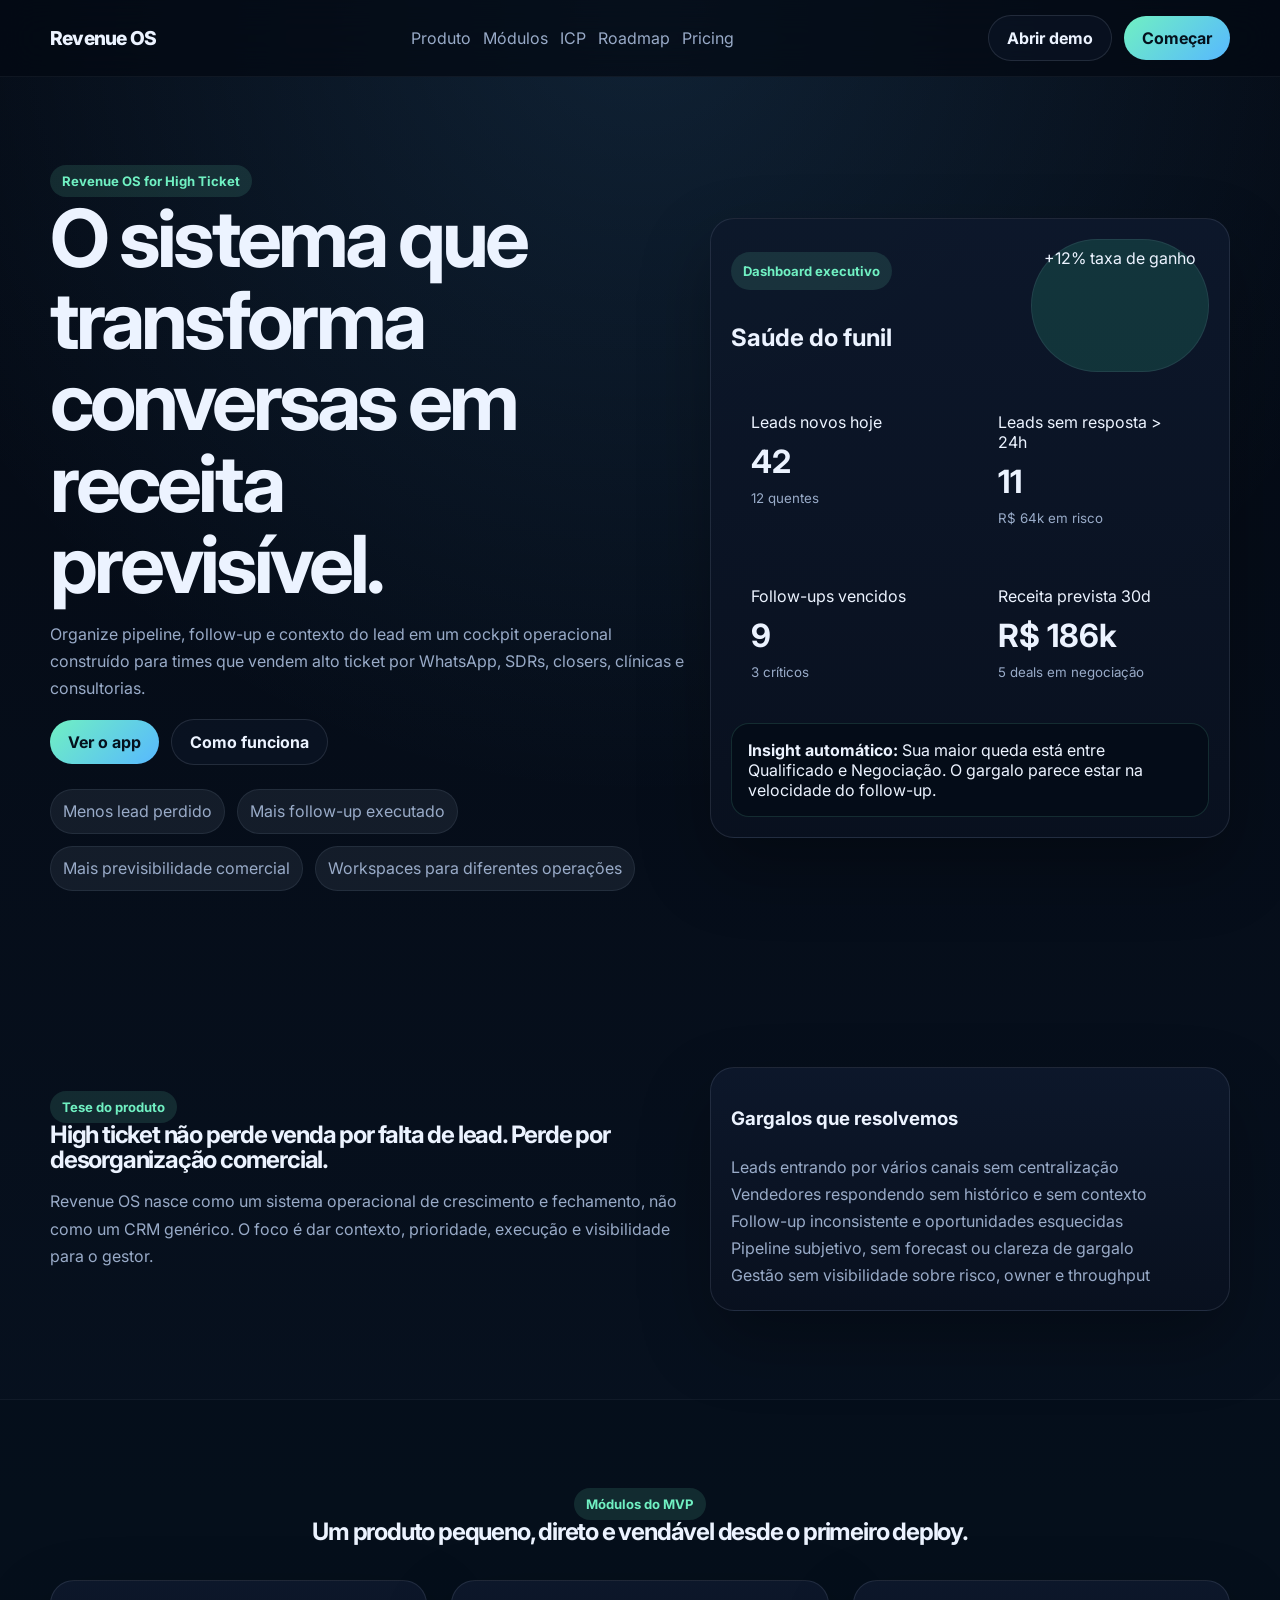
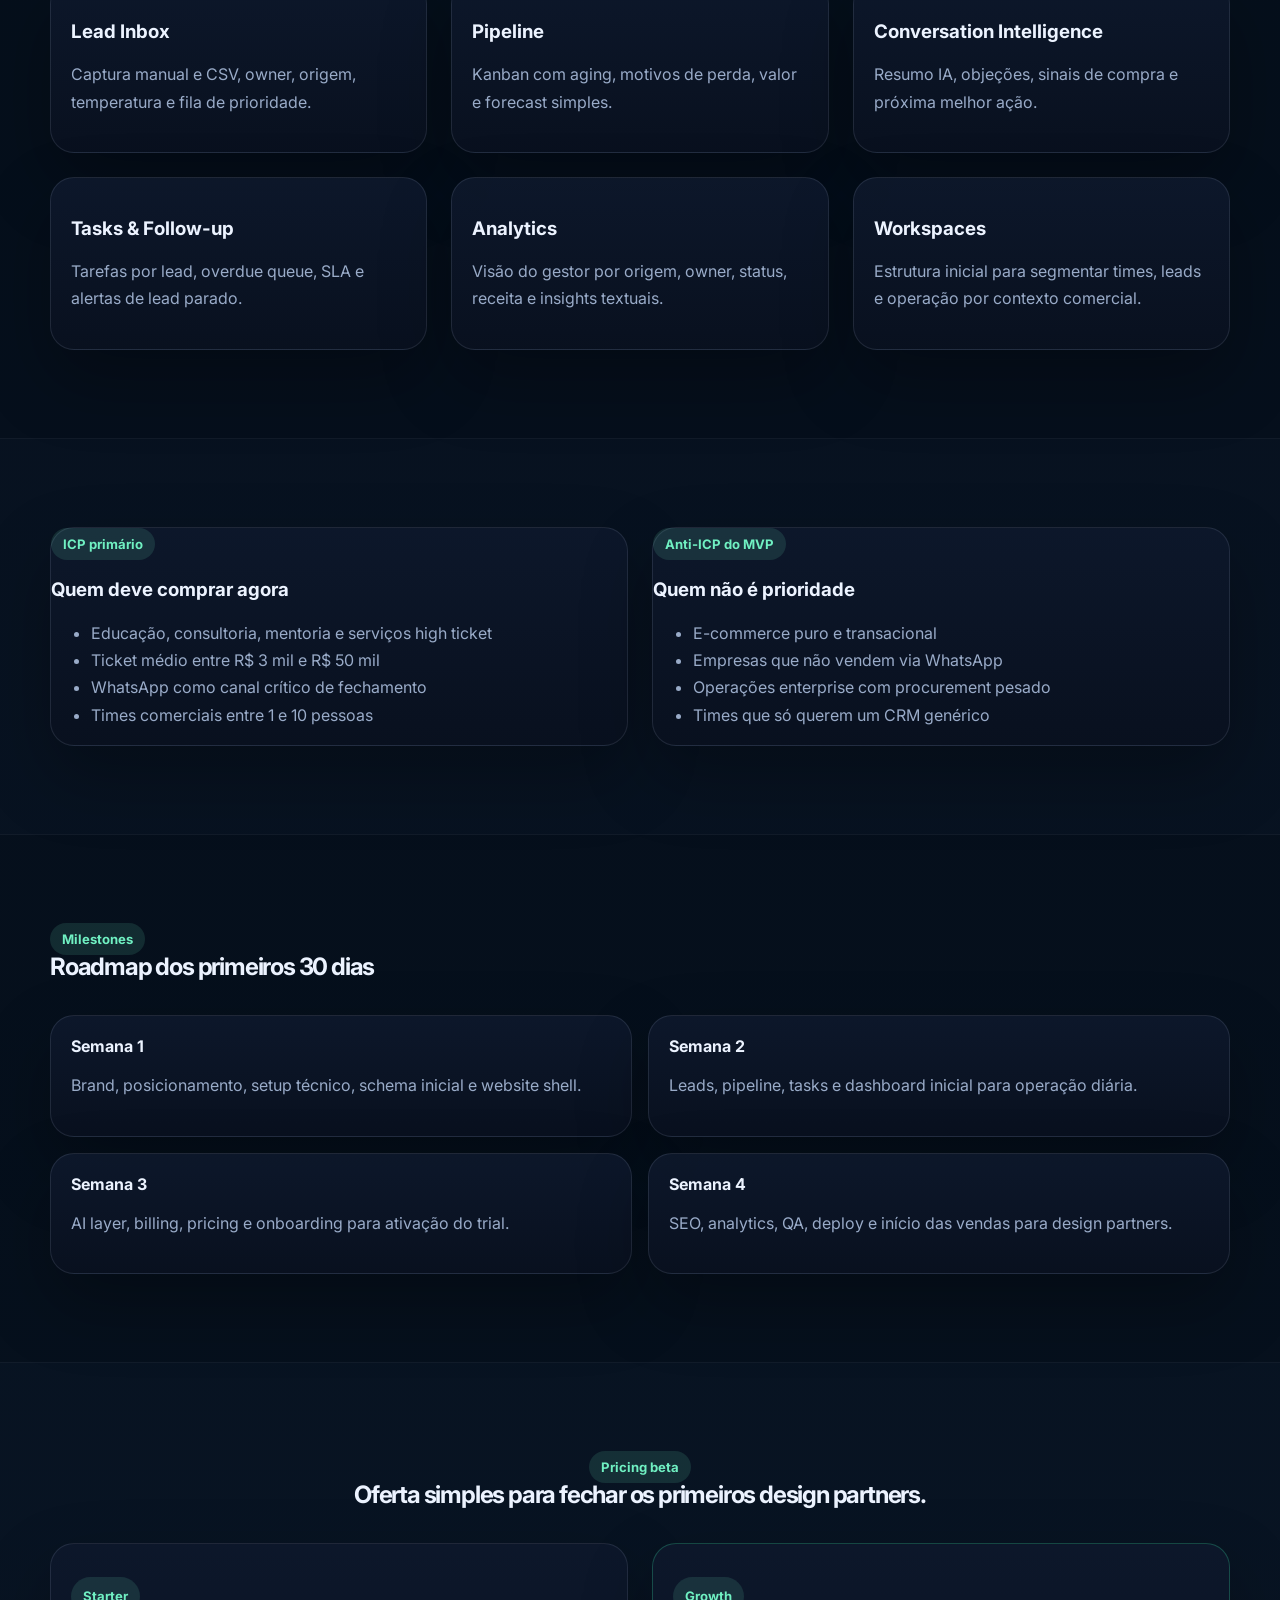
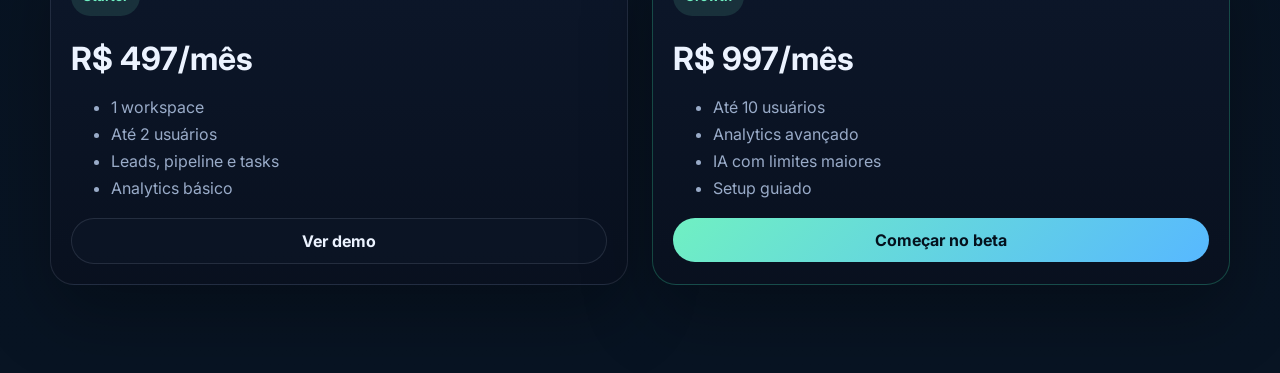
==== commit 2d24a042: "chore: reconcile conflicted content files" ====
--- a/index.html
+++ b/index.html
@@ -43,7 +43,7 @@
             <p class="lead">
               Organize pipeline, follow-up e contexto do lead em um cockpit operacional construído para times que vendem alto ticket por WhatsApp, SDRs, closers, clínicas e consultorias.
             </p>
-            <div class="hero-actions">
+          <div class="hero-actions">
               <a class="button button-primary" href="app.html">Ver o app</a>
               <a class="button button-ghost" href="#produto">Como funciona</a>
             </div>
@@ -51,6 +51,7 @@
               <li>Menos lead perdido</li>
               <li>Mais follow-up executado</li>
               <li>Mais previsibilidade comercial</li>
+              <li>Workspaces para diferentes operações</li>
             </ul>
           </div>
 
@@ -139,11 +140,11 @@
             </article>
             <article class="glass-card feature-card">
               <h3>Analytics</h3>
-              <p>Visão do gestor, funil, owners, origens, receita e insights textuais.</p>
-            </article>
-            <article class="glass-card feature-card">
-              <h3>Website + Funnel</h3>
-              <p>Home, pricing, FAQ, captura de demo, checkout e onboarding inicial.</p>
+              <p>Visão do gestor por origem, owner, status, receita e insights textuais.</p>
+            </article>
+            <article class="glass-card feature-card">
+              <h3>Workspaces</h3>
+              <p>Estrutura inicial para segmentar times, leads e operação por contexto comercial.</p>
             </article>
           </div>
         </div>
--- a/styles.css
+++ b/styles.css
@@ -348,10 +348,21 @@
 }
 
 .workspace-box {
+  display: grid;
+  gap: 10px;
   padding: 18px;
   border-radius: 18px;
   background: rgba(4, 11, 22, 0.7);
   border: 1px solid rgba(148, 163, 184, 0.1);
+}
+
+.workspace-box select {
+  width: 100%;
+  border-radius: 12px;
+  padding: 10px 12px;
+  border: 1px solid rgba(148, 163, 184, 0.12);
+  background: rgba(8, 17, 31, 0.9);
+  color: var(--text);
 }
 
 .main-panel {
@@ -537,3 +548,69 @@
     padding: 56px 0;
   }
 }
+
+.lead-form {
+  display: grid;
+  gap: 12px;
+}
+
+.lead-form input,
+.lead-form select,
+.stage-select,
+.table-lead-button {
+  width: 100%;
+  border-radius: 14px;
+  border: 1px solid rgba(148, 163, 184, 0.12);
+  background: rgba(4, 11, 22, 0.68);
+  color: var(--text);
+  padding: 12px 14px;
+}
+
+.table-lead-button {
+  text-align: left;
+}
+
+.form-feedback {
+  margin-top: 12px;
+  min-height: 24px;
+}
+
+.lead-form textarea {
+  width: 100%;
+  border-radius: 14px;
+  border: 1px solid rgba(148, 163, 184, 0.12);
+  background: rgba(4, 11, 22, 0.68);
+  color: var(--text);
+  padding: 12px 14px;
+  resize: vertical;
+}
+
+.compact-form {
+  margin-top: 16px;
+}
+
+.vertical-item {
+  align-items: flex-start;
+  flex-direction: column;
+}
+
+.task-actions {
+  display: flex;
+  flex-direction: column;
+  gap: 8px;
+  align-items: flex-end;
+}
+
+.small-button {
+  padding: 8px 12px;
+}
+
+.section-header-inline {
+  margin-top: 24px;
+}
+
+.status-actions {
+  display: flex;
+  gap: 12px;
+  margin-top: 16px;
+}
